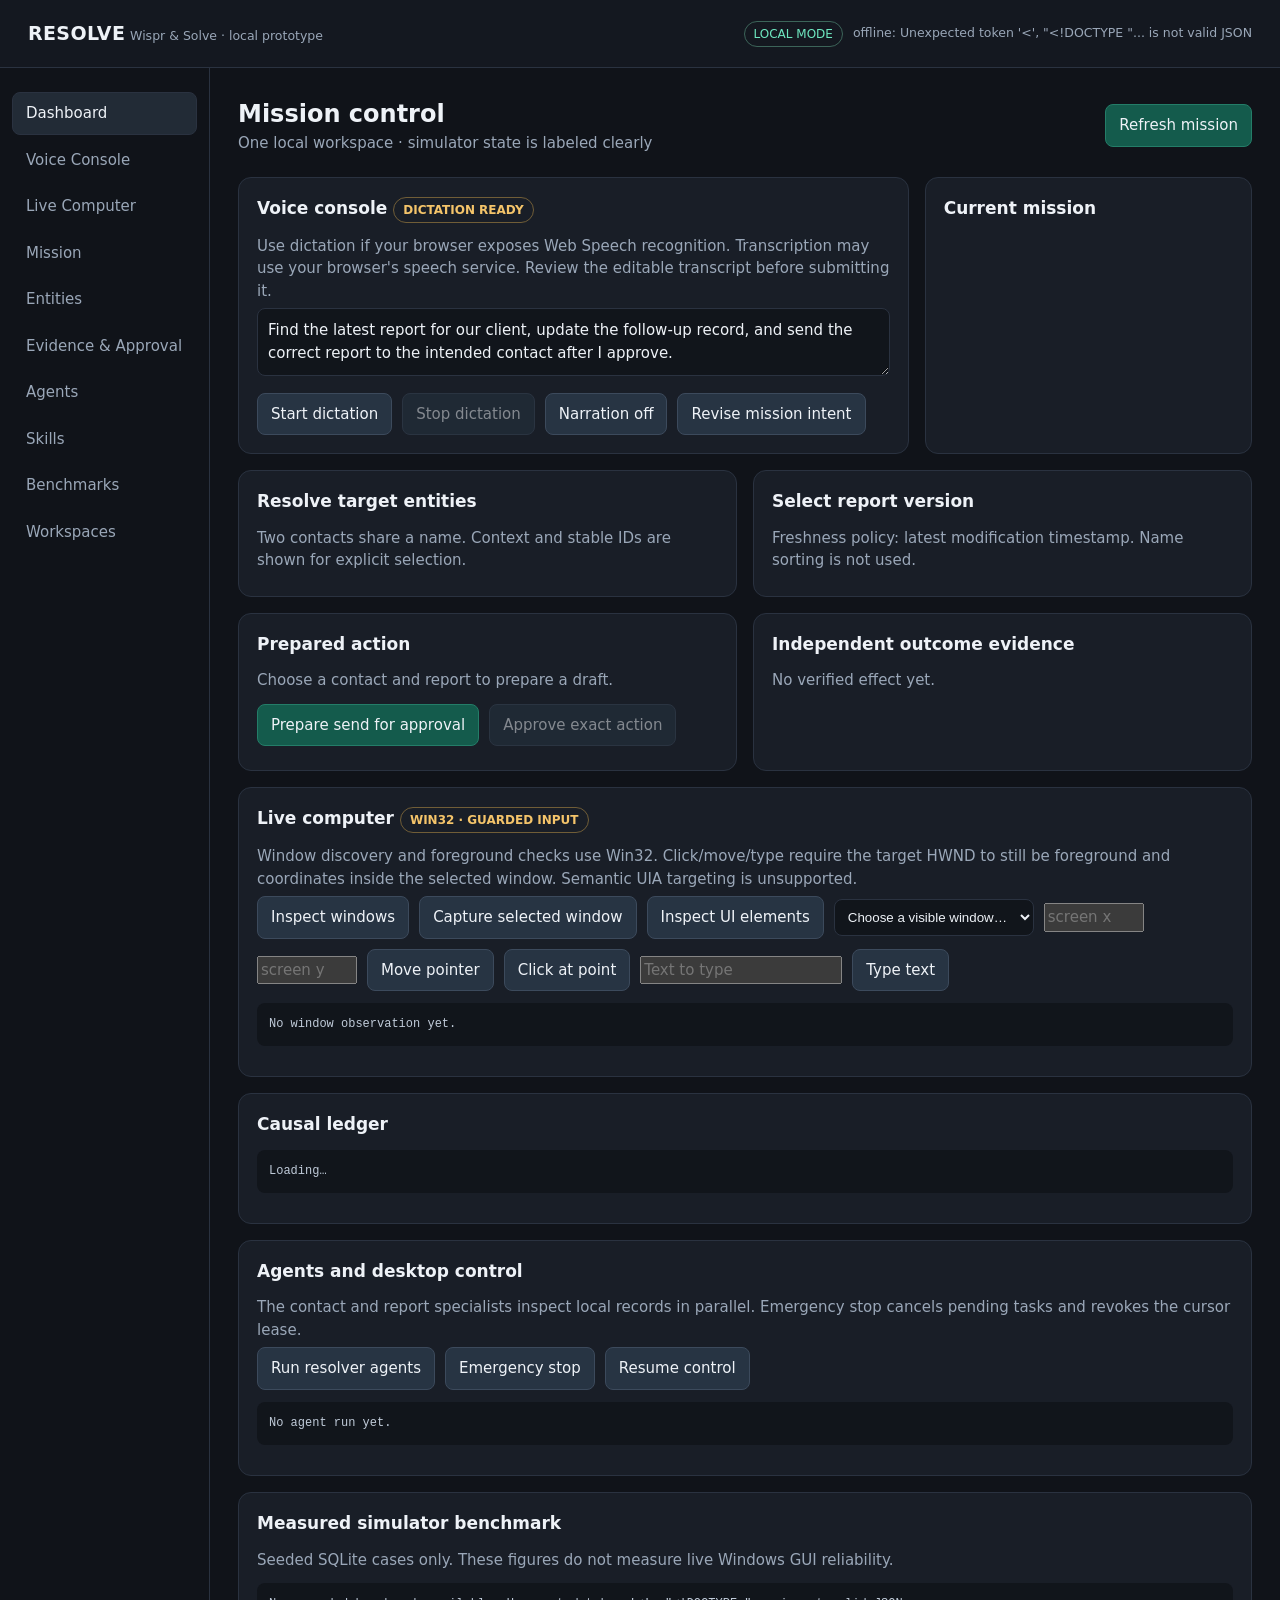
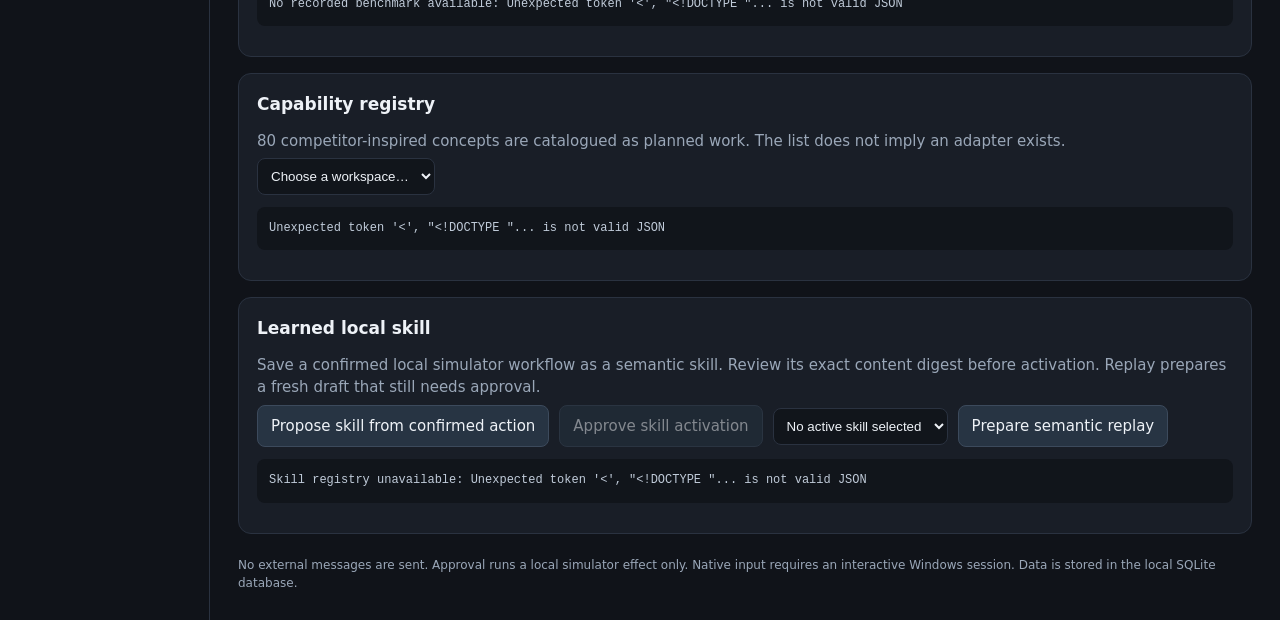
==== web/index.html @ 499dcd2b "Initial commit: RESOLVE - Wispr and Solve" ====
<!doctype html>
<html lang="en">
<head>
<meta charset="utf-8"><meta name="viewport" content="width=device-width,initial-scale=1"><title>RESOLVE — Wispr & Solve</title>
<style>
:root{color-scheme:dark;--bg:#101319;--panel:#191e27;--line:#2a3240;--text:#eef2f7;--muted:#9aa7b8;--accent:#6ee7c0;--amber:#f4c46a;--red:#f38c8c}*{box-sizing:border-box}body{margin:0;background:var(--bg);color:var(--text);font:15px/1.5 "Segoe UI",system-ui,sans-serif}button,input,textarea{font:inherit}button{background:#273443;color:var(--text);border:1px solid #3c4a5c;border-radius:8px;padding:9px 13px;cursor:pointer}button:hover{border-color:var(--accent)}button.primary{background:#145b4c;border-color:#247d68}button:disabled{opacity:.5;cursor:not-allowed}header{height:68px;border-bottom:1px solid var(--line);display:flex;align-items:center;justify-content:space-between;padding:0 28px;background:#141820;position:sticky;top:0}header strong{font-size:19px;letter-spacing:.02em}header small,.muted{color:var(--muted)}.layout{display:grid;grid-template-columns:210px 1fr;min-height:calc(100vh - 68px)}nav{border-right:1px solid var(--line);padding:20px 12px}nav button{display:block;width:100%;text-align:left;margin:4px 0;background:transparent;border-color:transparent;color:var(--muted)}nav button.active{background:#222b36;color:var(--text);border-color:var(--line)}main{padding:28px;max-width:1400px;width:100%;margin:0 auto}.top{display:flex;align-items:center;justify-content:space-between;margin-bottom:22px}.grid{display:grid;grid-template-columns:repeat(12,1fr);gap:16px}.card{background:var(--panel);border:1px solid var(--line);border-radius:13px;padding:18px}.span8{grid-column:span 8}.span4{grid-column:span 4}.span6{grid-column:span 6}.span12{grid-column:span 12}h1{font-size:24px;margin:0}h2{font-size:17px;margin:0 0 12px}p{margin:.4em 0}.status{display:inline-flex;padding:3px 9px;border:1px solid #3c6459;border-radius:999px;color:var(--accent);font-size:12px}.status.warn{color:var(--amber);border-color:#705d37}.row{display:flex;gap:10px;align-items:center;flex-wrap:wrap}.stack{display:grid;gap:10px}.candidate{border:1px solid var(--line);border-radius:9px;padding:12px;display:flex;gap:12px;align-items:flex-start}.candidate input{margin-top:5px}.candidate.selected{border-color:var(--accent)}.candidate b{display:block}.candidate small{color:var(--muted)}.metric{font-size:26px;font-weight:650}.log{font:12px/1.6 ui-monospace,Consolas,monospace;background:#11151b;padding:12px;border-radius:8px;max-height:220px;overflow:auto;white-space:pre-wrap;color:#c0cbd9}.notice{color:var(--amber);padding:10px;border-left:3px solid var(--amber);background:#29251e}.success{color:var(--accent)}textarea{width:100%;min-height:68px;background:#11151b;color:var(--text);border:1px solid var(--line);border-radius:8px;padding:10px}select{background:#11151b;color:var(--text);border:1px solid var(--line);border-radius:8px;padding:9px}.hide{display:none}footer{color:var(--muted);font-size:12px;margin-top:22px}@media(max-width:850px){.layout{grid-template-columns:1fr}nav{display:flex;overflow:auto;border-right:0;border-bottom:1px solid var(--line);padding:8px}nav button{white-space:nowrap;width:auto}.span8,.span4,.span6{grid-column:span 12}main{padding:16px}header{padding:0 16px}}
</style></head>
<body><header><div><strong>RESOLVE</strong> <small>Wispr &amp; Solve · local prototype</small></div><div class="row"><span class="status">LOCAL MODE</span><small id="health">connecting…</small></div></header>
<div class="layout"><nav aria-label="Main navigation"><button class="active" data-target="dashboard">Dashboard</button><button data-target="voiceSection">Voice Console</button><button data-target="computerSection">Live Computer</button><button data-target="missionSection">Mission</button><button data-target="entitiesSection">Entities</button><button data-target="evidenceSection">Evidence &amp; Approval</button><button data-target="agentsSection">Agents</button><button data-target="skillsSection">Skills</button><button data-target="benchmarksSection">Benchmarks</button><button data-target="workspacesSection">Workspaces</button></nav>
<main id="dashboard"><div class="top"><div><h1>Mission control</h1><div class="muted">One local workspace · simulator state is labeled clearly</div></div><button class="primary" id="reload">Refresh mission</button></div>
<div class="grid">
<section class="card span8"><h2>Voice console <span class="status warn" id="voicebadge">TEXT INPUT</span></h2><p class="muted">Use dictation if your browser exposes Web Speech recognition. Transcription may use your browser's speech service. Review the editable transcript before submitting it.</p><textarea id="intent" aria-label="Editable mission intent">Find the latest report for our client, update the follow-up record, and send the correct report to the intended contact after I approve.</textarea><div class="row" style="margin-top:10px"><button id="voiceStart">Start dictation</button><button id="voiceStop" disabled>Stop dictation</button><button id="revise">Revise mission intent</button><span id="revmsg" class="muted" aria-live="polite"></span></div></section>
<section class="card span4"><h2>Current mission</h2><div id="mission"></div></section>
<section class="card span6"><h2>Resolve target entities</h2><p class="muted">Two contacts share a name. Context and stable IDs are shown for explicit selection.</p><div id="contacts" class="stack"></div></section>
<section class="card span6"><h2>Select report version</h2><p class="muted">Freshness policy: latest modification timestamp. Name sorting is not used.</p><div id="reports" class="stack"></div></section>
<section class="card span6"><h2>Prepared action</h2><div id="draftbox" class="muted">Choose a contact and report to prepare a draft.</div><div class="row" style="margin-top:12px"><button class="primary" id="draft">Prepare send for approval</button><button id="approve" disabled>Approve exact action</button></div><p id="actionmsg" class="muted"></p></section>
<section class="card span6"><h2>Independent outcome evidence</h2><div id="evidence" class="muted">No verified effect yet.</div></section>
<section class="card span12"><h2>Live computer <span class="status warn">WIN32 · GUARDED INPUT</span></h2><p class="muted">Window discovery and foreground checks use Win32. Click/move/type require the target HWND to still be foreground and coordinates inside the selected window. Semantic UIA targeting is unsupported.</p><div class="row"><button id="windows">Inspect windows</button><select id="hwnd"><option value="">Choose a visible window…</option></select><input id="px" placeholder="screen x" aria-label="Screen x coordinate" type="number" style="width:100px"><input id="py" placeholder="screen y" aria-label="Screen y coordinate" type="number" style="width:100px"><button id="move">Move pointer</button><button id="click">Click at point</button><input id="typevalue" placeholder="Text to type" aria-label="Text to type"><button id="type">Type text</button></div><pre class="log" id="winlog">No window observation yet.</pre></section>
<section class="card span12"><h2>Causal ledger</h2><pre class="log" id="ledger">Loading…</pre></section>
<section class="card span12"><h2>Agents and desktop control</h2><p class="muted">The contact and report specialists inspect local records in parallel. Emergency stop cancels pending tasks and revokes the cursor lease.</p><div class="row"><button id="discover">Run resolver agents</button><button id="estop">Emergency stop</button><button id="resume">Resume control</button></div><pre class="log" id="agentlog">No agent run yet.</pre></section>
<section class="card span12"><h2>Measured simulator benchmark</h2><p class="muted">Seeded SQLite cases only. These figures do not measure live Windows GUI reliability.</p><pre class="log" id="benchlog">Loading recorded result…</pre></section>
<section class="card span12"><h2>Capability registry</h2><p class="muted">80 competitor-inspired concepts are catalogued as planned work. The list does not imply an adapter exists.</p><div class="row"><select id="workspace" aria-label="Choose workspace"><option value="">Choose a workspace…</option></select><span id="workspaceCount" class="muted"></span></div><pre class="log" id="workspacelog">Choose a workspace to inspect planned concepts.</pre></section>
<section class="card span12"><h2>Learned local skill</h2><p class="muted">Save a confirmed local simulator workflow as a semantic skill. Review its exact content digest before activation. Replay prepares a fresh draft that still needs approval.</p><div class="row"><button id="skillPropose">Propose skill from confirmed action</button><button id="skillActivate" disabled>Approve skill activation</button><select id="skillList" aria-label="Active skill"><option value="">No active skill selected</option></select><button id="skillReplay">Prepare semantic replay</button></div><pre class="log" id="skilllog">No skill action yet.</pre></section>
</div><footer>No external messages are sent. Approval runs a local simulator effect only. Native input requires an interactive Windows session. Data is stored in the local SQLite database.</footer></main></div>
<script>
const $=s=>document.querySelector(s);let state=null,contactId=null,reportId=null,pending=null,sessionToken=null,windowSnapshot=null,initialIntentLoaded=false,lastConfirmedActionId=null,skillProposal=null;
const panelIds=['voiceSection','missionSection','entitiesSection','reportsSection','approvalSection','evidenceSection','computerSection','ledgerSection','agentsSection','benchmarksSection','workspacesSection','skillsSection'];document.querySelectorAll('.grid>.card').forEach((node,i)=>{if(panelIds[i])node.id=panelIds[i]});document.querySelectorAll('nav button[data-target]').forEach(button=>button.addEventListener('click',()=>{const target=document.getElementById(button.dataset.target);if(target)target.scrollIntoView({behavior:'smooth',block:'start'});document.querySelectorAll('nav button').forEach(b=>b.classList.toggle('active',b===button))}));
async function api(path,body){if(body&&!sessionToken){const session=await fetch('/api/session');if(!session.ok)throw Error('Could not establish local session');sessionToken=(await session.json()).token}const r=await fetch(path,body?{method:'POST',headers:{'Content-Type':'application/json','X-Resolve-Token':sessionToken},body:JSON.stringify(body)}:{});let d=await r.json();if(!r.ok)throw Error(d.error||r.statusText);return d}
function render(){if(!state)return;const m=state.missions.find(x=>x.mission_id==='mission_demo');$('#mission').innerHTML=`<div class="metric">${esc(m.status)}</div><p>Revision ${m.intent_revision}</p><p class="muted">${esc(m.goal)}</p><p><b>Current request:</b> ${esc(m.original_request)}</p><p class="muted">Approval required for simulated send</p>`;const entities=state.entities;renderChoices('#contacts',entities.filter(x=>x.kind==='contact'),'contact');renderChoices('#reports',entities.filter(x=>x.kind==='document'),'report');$('#ledger').textContent=state.events.slice(0,14).map(e=>`${e.at}  ${e.action_id||'mission'}  ${e.state}`).join('\n')||'No action events yet.';}
function renderChoices(sel,items,kind){$(sel).innerHTML=items.map(x=>`<label class="candidate ${((kind==='contact'?contactId:reportId)===x.entity_id)?'selected':''}"><input type="radio" name="${kind}" value="${esc(x.entity_id)}" ${((kind==='contact'?contactId:reportId)===x.entity_id)?'checked':''}><span><b>${esc(x.display_name)} · ${esc(x.version||x.kind)}</b><small>${esc(x.context||'')} · ID ${esc(x.stable_id||'unknown')} ${x.modified_at?'· modified '+esc(x.modified_at):''}</small></span></label>`).join('');$(sel).querySelectorAll('input').forEach(i=>i.onchange=()=>{if(kind==='contact')contactId=i.value;else reportId=i.value;render()})}
function esc(s){return String(s??'').replace(/[&<>"']/g,c=>({'&':'&amp;','<':'&lt;','>':'&gt;','"':'&quot;',"'":'&#39;'}[c]))}
async function refresh(){state=await api('/api/state');if(!initialIntentLoaded){$('#intent').value=state.missions.find(x=>x.mission_id==='mission_demo')?.original_request||'';initialIntentLoaded=true}lastConfirmedActionId=state.actions.find(x=>x.operation==='simulated_send_and_update_followup'&&x.status==='CONFIRMED')?.action_id||null;render();$('#health').textContent='healthy · '+new Date().toLocaleTimeString()}
$('#reload').onclick=async()=>{contactId=null;reportId=null;pending=null;$('#draftbox').textContent='Choose a contact and report to prepare a draft.';$('#approve').disabled=true;$('#evidence').textContent='No verified effect yet.';await refresh()};
$('#revise').onclick=async()=>{try{const m=state.missions.find(x=>x.mission_id==='mission_demo');const x=await api('/api/mission/revise',{mission_id:m.mission_id,expected_revision:m.intent_revision,original_request:$('#intent').value});$('#revmsg').textContent=`Saved revision ${x.intent_revision}; old actions are now stale.`;pending=null;$('#approve').disabled=true;await refresh()}catch(e){$('#revmsg').textContent=e.message}};
let recognition=null;const SpeechRecognition=window.SpeechRecognition||window.webkitSpeechRecognition;if(SpeechRecognition){recognition=new SpeechRecognition();recognition.continuous=true;recognition.interimResults=true;recognition.lang=navigator.language||'en-US';recognition.onstart=()=>{$('#voicebadge').textContent='LISTENING';$('#voiceStart').disabled=true;$('#voiceStop').disabled=false;$('#revmsg').textContent='Listening…'};recognition.onerror=e=>{$('#revmsg').textContent='Speech recognition error: '+e.error};recognition.onend=()=>{$('#voicebadge').textContent='DICTATION';$('#voiceStart').disabled=false;$('#voiceStop').disabled=true};recognition.onresult=e=>{let finalText='';let interim='';for(let i=e.resultIndex;i<e.results.length;i++){if(e.results[i].isFinal)finalText+=e.results[i][0].transcript;else interim+=e.results[i][0].transcript}if(finalText){const old=$('#intent').value.trim();$('#intent').value=(old?old+' ':'')+finalText.trim()}$('#revmsg').textContent=interim?'Hearing: '+interim:'Transcript ready for review.'};$('#voiceStart').onclick=()=>{try{$('#intent').value='';recognition.start()}catch(e){$('#revmsg').textContent=e.message}};$('#voiceStop').onclick=()=>recognition.stop()}else{$('#voiceStart').disabled=true;$('#voiceStop').disabled=true;$('#voicebadge').textContent='UNAVAILABLE';$('#revmsg').textContent='This browser does not expose Web Speech recognition; text entry remains available.'}
let narrationEnabled=false;function speak(message){if(!narrationEnabled||!window.speechSynthesis)return;window.speechSynthesis.cancel();const utterance=new SpeechSynthesisUtterance(message);utterance.rate=1;window.speechSynthesis.speak(utterance)}
const narrationButton=document.createElement('button');narrationButton.id='narration';narrationButton.textContent='Narration off';narrationButton.setAttribute('aria-label','Toggle spoken feedback');narrationButton.disabled=!window.speechSynthesis;narrationButton.onclick=()=>{narrationEnabled=!narrationEnabled;narrationButton.textContent=narrationEnabled?'Narration on':'Narration off';if(narrationEnabled)speak('Spoken feedback is on.');else window.speechSynthesis.cancel()};$('#voiceStop').after(narrationButton);
function handleVoiceCommand(phrase){const command=phrase.trim().toLowerCase().replace(/[.!?]+$/,'');if(command==='resolve stop'||command==='emergency stop'){$('#estop').click();return true}if(command==='resolve resume'){$('#resume').click();return true}if(command==='resolve discover'){$('#discover').click();return true}if(command==='resolve submit'){$('#revise').click();return true}if(command==='resolve prepare'){$('#draft').click();return true}if(command==='resolve approve simulated send'){if(pending)$('#approve').click();else $('#revmsg').textContent='No action is waiting for approval.';return true}if(command==='resolve choose northwind alex'){const matches=(state?.entities||[]).filter(e=>e.kind==='contact'&&e.display_name.toLowerCase().includes('alex')&&e.context==='Northwind account');if(matches.length===1){contactId=matches[0].entity_id;render();$('#revmsg').textContent='Northwind Alex selected.'}else $('#revmsg').textContent='Contact remains ambiguous.';return true}if(command==='resolve choose latest report'){const context=state?.missions?.find(m=>m.mission_id==='mission_demo')?.constraints?.client;const rows=(state?.entities||[]).filter(e=>e.kind==='document'&&e.context===context&&e.modified_at).sort((a,b)=>b.modified_at.localeCompare(a.modified_at));if(rows.length&&(!rows[1]||rows[0].modified_at!==rows[1].modified_at)){reportId=rows[0].entity_id;render();$('#revmsg').textContent='Latest report selected.'}else $('#revmsg').textContent='Report version remains ambiguous.';return true}return false}
if(recognition){const originalResult=recognition.onresult;recognition.onresult=e=>{let finalText='';for(let i=e.resultIndex;i<e.results.length;i++)if(e.results[i].isFinal)finalText+=e.results[i][0].transcript;if(finalText&&handleVoiceCommand(finalText))return;originalResult(e)}}
if(recognition)$('#voicebadge').textContent='DICTATION READY';
$('#draft').onclick=async()=>{try{if(!contactId||!reportId)throw Error('Select one contact and one report first.');pending=await api('/api/action/draft',{contact_id:contactId,report_id:reportId});$('#draftbox').innerHTML=`<p><b>${esc(pending.contact.display_name)}</b> (${esc(pending.contact.stable_id)})</p><p>Attachment: <b>${esc(pending.report.display_name)}</b> ${esc(pending.report.version)}</p><p>Action digest: <code>${pending.digest}</code></p><div class="notice">This exact operation is waiting for approval. Nothing has been sent.</div>`;$('#approve').disabled=false;$('#actionmsg').textContent='Approval is bound to this digest and mission revision.';await refresh()}catch(e){$('#actionmsg').textContent=e.message}};
$('#approve').onclick=async()=>{if(!pending)return;$('#approve').disabled=true;try{const r=await api('/api/action/approve-send',{action_id:pending.action.action_id,digest:pending.digest});$('#evidence').innerHTML=`<div class="metric ${r.verification.status==='CONFIRMED'?'success':''}">${r.verification.status}</div><p>Local simulator independently checked one matching outbox message and the follow-up record.</p><p>Recipient ID: <code>${esc(r.verification.evidence.recipient_id)}</code></p><p>Attachment ID: <code>${esc(r.verification.evidence.attachment_id)}</code></p><p>Message ID: <code>${esc(r.verification.evidence.message_id)}</code></p><p>Follow-up: <code>${esc(r.verification.evidence.followup_id)}</code> · ${esc(r.verification.evidence.followup_status)} · linked message ${esc(r.verification.evidence.followup_last_message_id)}</p><p class="muted">Evidence source: ${esc(r.verification.evidence.source)} · ${esc(r.verification.evidence.sent_at)}</p>`;pending=null;await refresh()}catch(e){$('#actionmsg').textContent=e.message;$('#approve').disabled=false}};
$('#windows').onclick=async()=>{try{const r=await api('/api/windows');windowSnapshot=r.windows.find(w=>w.foreground)?.snapshot_id||null;$('#hwnd').innerHTML='<option value="">Choose a visible window…</option>'+r.windows.map(w=>`<option value="${w.hwnd}" ${w.foreground?'selected':''}>${esc(w.title)} · PID ${w.pid}${w.foreground?' · foreground':''}</option>`).join('');$('#winlog').textContent=JSON.stringify(r,null,2)}catch(e){$('#winlog').textContent='Observation unavailable: '+e.message}};
async function winAction(kind){try{const hwnd=$('#hwnd').value;if(!hwnd)throw Error('Inspect and select a window first.');if(!windowSnapshot)throw Error('Inspect windows to obtain a fresh snapshot.');const mission=state.missions.find(x=>x.mission_id==='mission_demo');const payload={hwnd:Number(hwnd),snapshot_id:windowSnapshot,mission_id:mission.mission_id,intent_revision:mission.intent_revision};if(kind==='move'||kind==='click'){if(!$('#px').value||!$('#py').value)throw Error('Enter screen coordinates within the selected window.');payload.x=Number($('#px').value);payload.y=Number($('#py').value)}if(kind==='type'){payload.text=$('#typevalue').value;if(!payload.text)throw Error('Enter text to type.')}const r=await api('/api/windows/'+kind,payload);windowSnapshot=null;$('#winlog').textContent=JSON.stringify(r,null,2)+'\nRefresh window observation before the next input.';await refresh()}catch(e){windowSnapshot=null;$('#winlog').textContent='Action refused: '+e.message+' Refresh window observation before retrying.'}}
$('#move').onclick=()=>winAction('move');$('#click').onclick=()=>winAction('click');$('#type').onclick=()=>winAction('type');api('/api/health').then(()=>refresh()).catch(e=>$('#health').textContent='offline: '+e.message);
$('#discover').onclick=async()=>{try{$('#agentlog').textContent='Running contact and report specialists…';const r=await api('/api/agents/discover',{mission_id:'mission_demo'});$('#agentlog').textContent=JSON.stringify(r,null,2);await refresh()}catch(e){$('#agentlog').textContent='Agent run failed: '+e.message}};
$('#estop').onclick=async()=>{try{const r=await api('/api/emergency-stop',{});windowSnapshot=null;$('#agentlog').textContent=JSON.stringify(r,null,2)}catch(e){$('#agentlog').textContent=e.message}};
$('#resume').onclick=async()=>{try{const r=await api('/api/resume',{});$('#agentlog').textContent=JSON.stringify(r,null,2)}catch(e){$('#agentlog').textContent=e.message}};
api('/api/benchmark').then(r=>{$('#benchlog').textContent=`Seed ${r.seeds.join(', ')} · ${r.sample_size} cases · ${r.method}\n\n`+Object.entries(r.modes).map(([name,m])=>`${name}: correct ${Math.round(m.objective_accuracy*m.n)}/${m.n}, wrong target ${Math.round(m.wrong_target_rate*m.n)}/${m.n}, false success ${Math.round(m.false_success_rate*m.n)}/${m.n}, duplicate effects ${Math.round(m.duplicate_effect_rate*m.n)}/${m.n}`).join('\n')}).catch(e=>{$('#benchlog').textContent='No recorded benchmark available: '+e.message});
api('/api/workspaces').then(r=>{$('#workspaceCount').textContent=`${r.total_concepts} planned concepts · ${r.workspaces.length} workspaces`;$('#workspace').innerHTML='<option value="">Choose a workspace…</option>'+r.workspaces.map(x=>`<option value="${esc(x.name)}">${esc(x.name)} (${x.planned_concepts})</option>`).join('')}).catch(e=>{$('#workspacelog').textContent=e.message});
$('#workspace').onchange=async()=>{const name=$('#workspace').value;if(!name){$('#workspacelog').textContent='Choose a workspace to inspect planned concepts.';return}try{const r=await api('/api/workspaces?workspace='+encodeURIComponent(name));$('#workspacelog').textContent=r.concepts.map(x=>`${x.name} · ${x.implementation_status} · ${x.source_reference}`).join('\n')}catch(e){$('#workspacelog').textContent=e.message}};
const oldRevise=$('#revise').onclick;$('#revise').onclick=async event=>{await oldRevise(event);const mission=state?.missions?.find(x=>x.mission_id==='mission_demo');if(mission&&$('#revmsg').textContent.startsWith('Saved revision'))speak('Mission revision '+mission.intent_revision+'. Status '+mission.status.toLowerCase().replaceAll('_',' ')+'.')};
const oldDraft=$('#draft').onclick;$('#draft').onclick=async event=>{pending=null;$('#approve').disabled=true;await oldDraft(event);if(pending)speak('Draft ready for '+pending.contact.display_name+', '+pending.contact.context+', with report '+pending.report.version+'. Say Resolve approve simulated send to approve this local simulator action.')};
const oldApprove=$('#approve').onclick;$('#approve').onclick=async event=>{await oldApprove(event);const status=$('#evidence .metric')?.textContent;if(status)speak('Local simulator effect '+status.toLowerCase()+'.')};
const oldDiscover=$('#discover').onclick;$('#discover').onclick=async event=>{await oldDiscover(event);if($('#agentlog').textContent.includes('SUCCEEDED')){const candidates=(state?.entities||[]).filter(e=>e.kind==='contact'&&e.display_name.toLowerCase().includes('alex'));speak('The contact and report agents finished. I found '+candidates.length+' Alex contacts: '+candidates.map(e=>e.context).join(' and ')+'. Say Resolve choose Northwind Alex to clarify the recipient.')}};
const oldStop=$('#estop').onclick;$('#estop').onclick=async event=>{window.speechSynthesis?.cancel();await oldStop(event)};
['#contacts','#reports'].forEach(selector=>$(selector).addEventListener('change',()=>{pending=null;$('#approve').disabled=true;$('#draftbox').textContent='Selection changed. Prepare a new draft before approval.'}));
const captureButton=document.createElement('button');captureButton.id='capture';captureButton.textContent='Capture selected window';$('#windows').after(captureButton);const frame=document.createElement('img');frame.id='frame';frame.alt='Actual captured pixels from the selected foreground window';frame.style.cssText='display:none;max-width:100%;max-height:420px;border:1px solid #3c4a5c;border-radius:8px;margin-top:12px';$('#winlog').after(frame);let frameUrl=null;
captureButton.onclick=async()=>{try{const hwnd=$('#hwnd').value;if(!hwnd||!windowSnapshot)throw Error('Inspect and select a fresh foreground window first.');const mission=state.missions.find(x=>x.mission_id==='mission_demo');const capture=await api('/api/windows/capture',{mission_id:mission.mission_id,intent_revision:mission.intent_revision,hwnd:Number(hwnd),snapshot_id:windowSnapshot});const response=await fetch('/api/evidence/'+encodeURIComponent(capture.image_name),{headers:{'X-Resolve-Token':sessionToken}});if(!response.ok)throw Error('Could not load captured evidence');if(frameUrl)URL.revokeObjectURL(frameUrl);frameUrl=URL.createObjectURL(await response.blob());frame.src=frameUrl;frame.style.display='block';$('#winlog').textContent=JSON.stringify(capture,null,2)}catch(e){$('#winlog').textContent='Capture unavailable: '+e.message}};
const uiaButton=document.createElement('button');uiaButton.id='uiaInspect';uiaButton.textContent='Inspect UI elements';captureButton.after(uiaButton);uiaButton.onclick=async()=>{try{const hwnd=$('#hwnd').value;if(!hwnd||!windowSnapshot)throw Error('Inspect and select a fresh foreground window first.');const mission=state.missions.find(x=>x.mission_id==='mission_demo');const tree=await api('/api/uia/inspect',{mission_id:mission.mission_id,intent_revision:mission.intent_revision,hwnd:Number(hwnd),snapshot_id:windowSnapshot});$('#winlog').textContent=JSON.stringify(tree,null,2)}catch(e){$('#winlog').textContent='UI Automation inspection unavailable: '+e.message}};
api('/api/uia/availability').then(r=>{uiaButton.title=r.available?'Read-only UI Automation inspection available':'Optional UI Automation: '+r.reason}).catch(()=>{});
async function loadSkills(){const listing=await api('/api/skills');const active=listing.skills.filter(x=>x.status==='ACTIVE');$('#skillList').innerHTML='<option value="">Choose active skill…</option>'+active.map(x=>`<option value="${esc(x.skill_id)}">${esc(x.spec.name)} · v${x.version}</option>`).join('');const proposal=listing.skills.find(x=>x.status==='PENDING_APPROVAL');if(proposal){skillProposal={skill:proposal.spec,review_digest:proposal.review_digest};$('#skillActivate').disabled=false;$('#skilllog').textContent='Review pending skill and digest before activation:\n'+JSON.stringify(skillProposal,null,2)}}
$('#skillPropose').onclick=async()=>{try{if(!lastConfirmedActionId)throw Error('Complete and verify a local simulator action first.');skillProposal=await api('/api/skills/propose',{action_id:lastConfirmedActionId});$('#skillActivate').disabled=false;$('#skilllog').textContent='Review this exact skill and digest before activation:\n'+JSON.stringify(skillProposal,null,2)}catch(e){$('#skilllog').textContent='Skill proposal refused: '+e.message}};
$('#skillActivate').onclick=async()=>{try{if(!skillProposal)throw Error('No skill proposal is ready.');const r=await api('/api/skills/activate',{skill_id:skillProposal.skill.skill_id,version:skillProposal.skill.version,review_digest:skillProposal.review_digest});$('#skilllog').textContent='Activated reviewed skill:\n'+JSON.stringify(r,null,2);skillProposal=null;$('#skillActivate').disabled=true;await loadSkills()}catch(e){$('#skilllog').textContent='Skill activation refused: '+e.message}};
$('#skillReplay').onclick=async()=>{try{const skillId=$('#skillList').value;if(!skillId)throw Error('Select an active skill.');if(!contactId)throw Error('Select the intended contact first.');const mission=state.missions.find(x=>x.mission_id==='mission_demo');const r=await api('/api/skills/replay',{skill_id:skillId,mission_id:mission.mission_id,expected_revision:mission.intent_revision,inputs:{context:mission.constraints.client,contact_id:contactId}});pending=r.draft;contactId=r.plan.contact.entity_id;reportId=r.plan.report.entity_id;render();$('#approve').disabled=false;$('#draftbox').innerHTML=`<p><b>${esc(pending.contact.display_name)}</b> · ${esc(pending.contact.stable_id)}</p><p>Current attachment: ${esc(pending.report.display_name)} · ${esc(pending.report.version)}</p><p>Action digest: <code>${esc(pending.digest)}</code></p><div class="notice">Skill replay prepared a new local draft. Approval is still required.</div>`;$('#skilllog').textContent=JSON.stringify(r.plan,null,2);await refresh()}catch(e){$('#skilllog').textContent='Skill replay refused: '+e.message}};
loadSkills().catch(e=>{$('#skilllog').textContent='Skill registry unavailable: '+e.message});
</script></body></html>
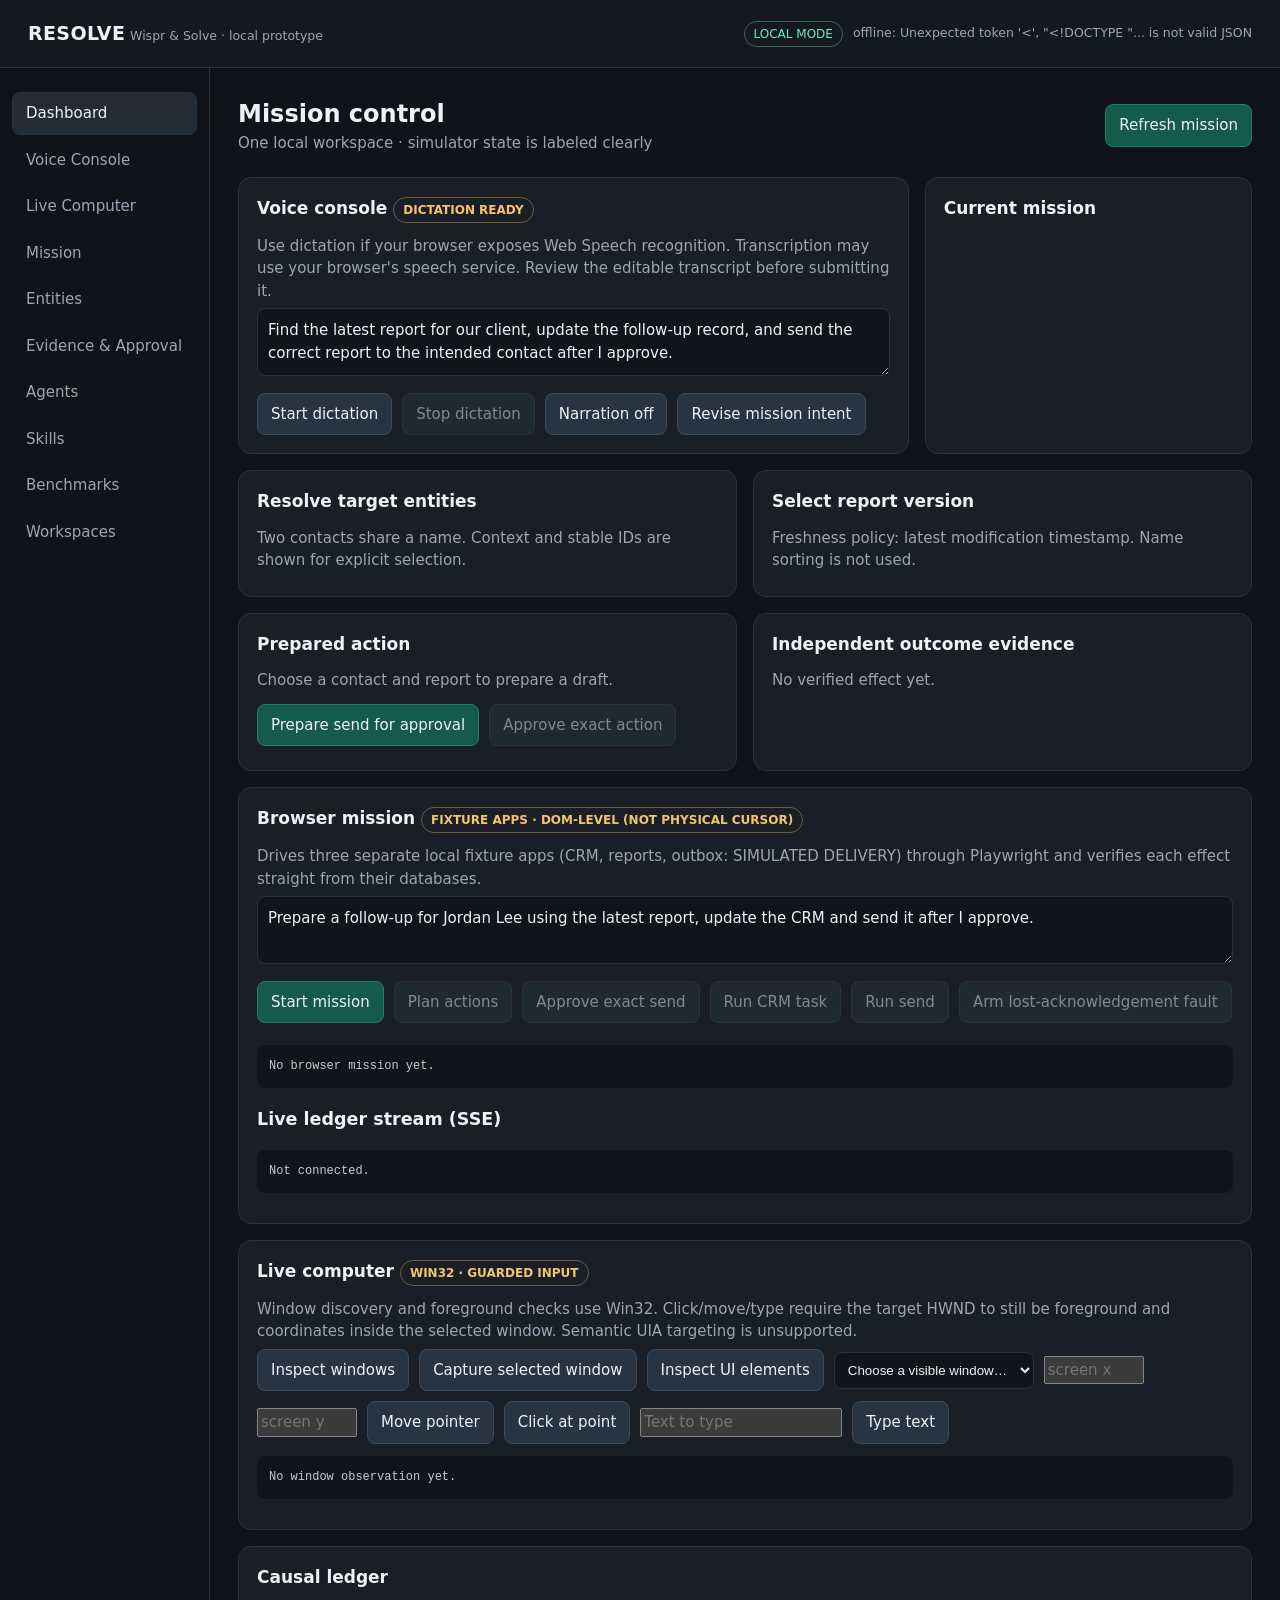
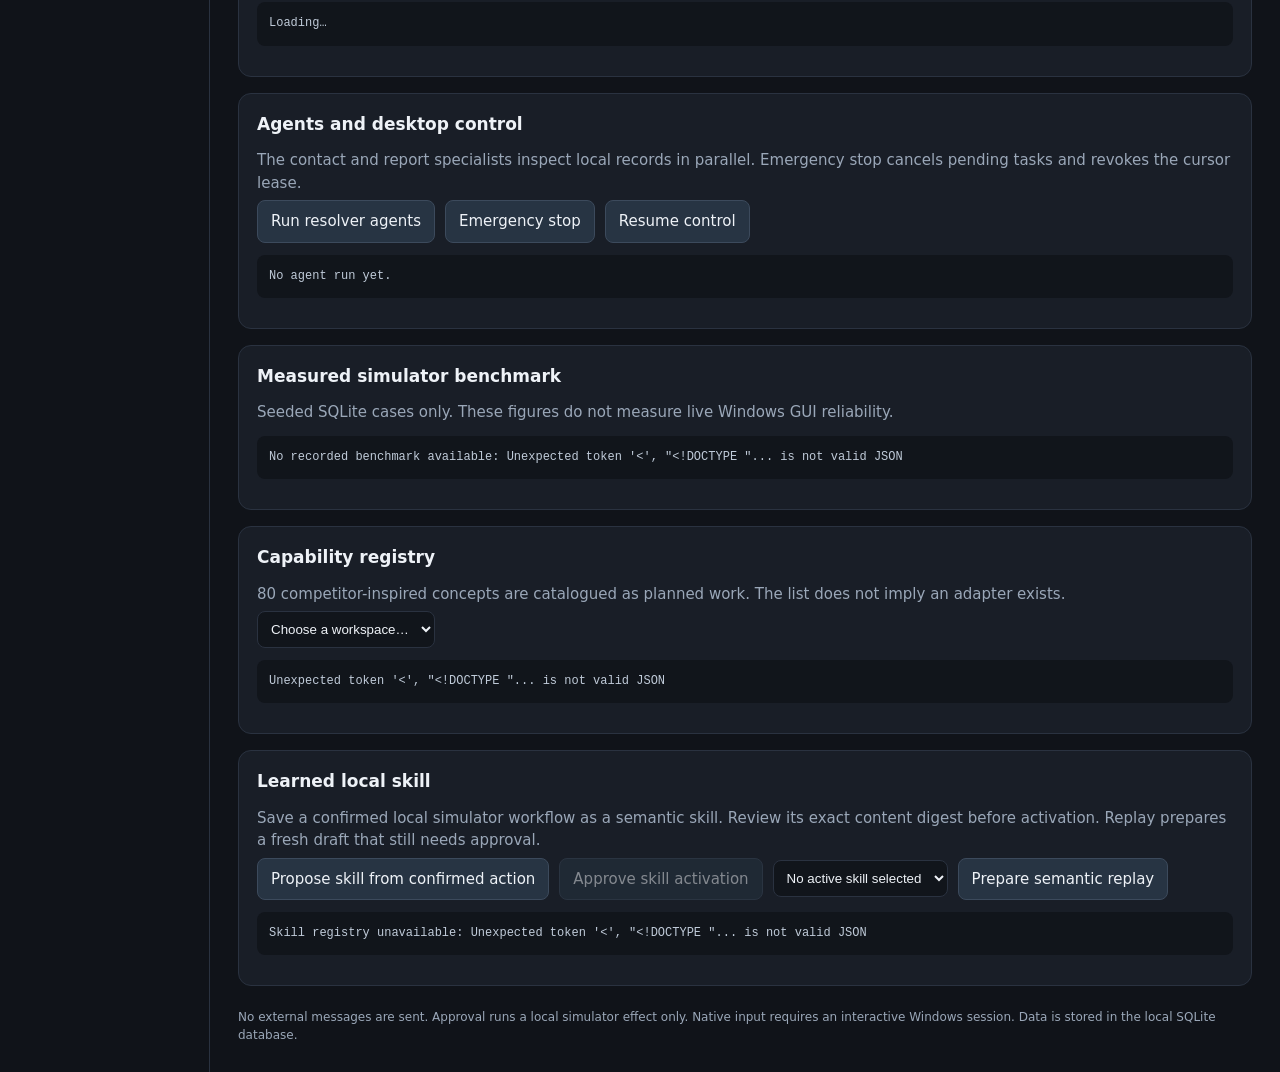
==== commit d7c66afb: "Add browser fixtures, IEEC web mission runner, SSE stream, G0-G5/G8 evidence Three separate stateful" ====
--- a/web/index.html
+++ b/web/index.html
@@ -15,6 +15,10 @@
 <section class="card span6"><h2>Select report version</h2><p class="muted">Freshness policy: latest modification timestamp. Name sorting is not used.</p><div id="reports" class="stack"></div></section>
 <section class="card span6"><h2>Prepared action</h2><div id="draftbox" class="muted">Choose a contact and report to prepare a draft.</div><div class="row" style="margin-top:12px"><button class="primary" id="draft">Prepare send for approval</button><button id="approve" disabled>Approve exact action</button></div><p id="actionmsg" class="muted"></p></section>
 <section class="card span6"><h2>Independent outcome evidence</h2><div id="evidence" class="muted">No verified effect yet.</div></section>
+<section class="card span12" id="webmission"><h2>Browser mission <span class="status warn" id="wmbadge">FIXTURE APPS · DOM-LEVEL (NOT PHYSICAL CURSOR)</span></h2><p class="muted">Drives three separate local fixture apps (CRM, reports, outbox: SIMULATED DELIVERY) through Playwright and verifies each effect straight from their databases.</p>
+<textarea id="wmcmd" aria-label="Browser mission command">Prepare a follow-up for Jordan Lee using the latest report, update the CRM and send it after I approve.</textarea>
+<div class="row" style="margin-top:10px"><button class="primary" id="wmstart">Start mission</button><button id="wmplan" disabled>Plan actions</button><button id="wmapprove" disabled>Approve exact send</button><button id="wmtask" disabled>Run CRM task</button><button id="wmsend" disabled>Run send</button><button id="wmfault" disabled>Arm lost-acknowledgement fault</button></div>
+<div id="wmcands" class="stack" style="margin-top:10px" aria-live="polite"></div><p id="wmmsg" class="muted" aria-live="polite"></p><pre class="log" id="wmstate">No browser mission yet.</pre><h3>Live ledger stream (SSE)</h3><pre class="log" id="wmstream">Not connected.</pre></section>
 <section class="card span12"><h2>Live computer <span class="status warn">WIN32 · GUARDED INPUT</span></h2><p class="muted">Window discovery and foreground checks use Win32. Click/move/type require the target HWND to still be foreground and coordinates inside the selected window. Semantic UIA targeting is unsupported.</p><div class="row"><button id="windows">Inspect windows</button><select id="hwnd"><option value="">Choose a visible window…</option></select><input id="px" placeholder="screen x" aria-label="Screen x coordinate" type="number" style="width:100px"><input id="py" placeholder="screen y" aria-label="Screen y coordinate" type="number" style="width:100px"><button id="move">Move pointer</button><button id="click">Click at point</button><input id="typevalue" placeholder="Text to type" aria-label="Text to type"><button id="type">Type text</button></div><pre class="log" id="winlog">No window observation yet.</pre></section>
 <section class="card span12"><h2>Causal ledger</h2><pre class="log" id="ledger">Loading…</pre></section>
 <section class="card span12"><h2>Agents and desktop control</h2><p class="muted">The contact and report specialists inspect local records in parallel. Emergency stop cancels pending tasks and revokes the cursor lease.</p><div class="row"><button id="discover">Run resolver agents</button><button id="estop">Emergency stop</button><button id="resume">Resume control</button></div><pre class="log" id="agentlog">No agent run yet.</pre></section>
@@ -64,4 +68,21 @@
 $('#skillActivate').onclick=async()=>{try{if(!skillProposal)throw Error('No skill proposal is ready.');const r=await api('/api/skills/activate',{skill_id:skillProposal.skill.skill_id,version:skillProposal.skill.version,review_digest:skillProposal.review_digest});$('#skilllog').textContent='Activated reviewed skill:\n'+JSON.stringify(r,null,2);skillProposal=null;$('#skillActivate').disabled=true;await loadSkills()}catch(e){$('#skilllog').textContent='Skill activation refused: '+e.message}};
 $('#skillReplay').onclick=async()=>{try{const skillId=$('#skillList').value;if(!skillId)throw Error('Select an active skill.');if(!contactId)throw Error('Select the intended contact first.');const mission=state.missions.find(x=>x.mission_id==='mission_demo');const r=await api('/api/skills/replay',{skill_id:skillId,mission_id:mission.mission_id,expected_revision:mission.intent_revision,inputs:{context:mission.constraints.client,contact_id:contactId}});pending=r.draft;contactId=r.plan.contact.entity_id;reportId=r.plan.report.entity_id;render();$('#approve').disabled=false;$('#draftbox').innerHTML=`<p><b>${esc(pending.contact.display_name)}</b> · ${esc(pending.contact.stable_id)}</p><p>Current attachment: ${esc(pending.report.display_name)} · ${esc(pending.report.version)}</p><p>Action digest: <code>${esc(pending.digest)}</code></p><div class="notice">Skill replay prepared a new local draft. Approval is still required.</div>`;$('#skilllog').textContent=JSON.stringify(r.plan,null,2);await refresh()}catch(e){$('#skilllog').textContent='Skill replay refused: '+e.message}};
 loadSkills().catch(e=>{$('#skilllog').textContent='Skill registry unavailable: '+e.message});
+
+(function(){const $=id=>document.getElementById(id);let mid=null,plan=null,es=null;try{mid=localStorage.getItem('wm_mid')}catch(e){}
+const show=m=>{$('wmstate').textContent=JSON.stringify({status:m.status,revision:m.intent_revision,binding:m.binding,report:m.report&&{id:m.report.id,version:m.report.version,sha256:m.report.sha256.slice(0,12)},actions:(m.actions_detail||[]).map(a=>({op:a.operation,status:a.status,verification:a.verification&&a.verification.status}))},null,2);
+ $('wmcands').innerHTML='';if(m.status==='NEEDS_CLARIFICATION'){m.candidates.forEach(c=>{const b=document.createElement('button');b.textContent='Choose '+c.id+' · '+c.email+' ('+c.org+'/'+c.dept+')';b.onclick=()=>step(()=>api('/api/web/missions/'+mid+'/bind',{contact_id:c.id,revision:m.intent_revision}));$('wmcands').appendChild(b)});$('wmmsg').textContent=m.ambiguity_reason}
+ const acts=m.actions_detail||[],task=acts.find(a=>a.operation==='crm_create_task'),send=acts.find(a=>a.operation==='outbox_send');
+ $('wmplan').disabled=!m.binding||acts.length>0&&!send||(send&&send.status==='CONFIRMED');$('wmapprove').disabled=!(send&&send.status==='NEEDS_APPROVAL');$('wmtask').disabled=!(task&&task.status==='BOUND');$('wmsend').disabled=!(send&&send.status==='AUTHORIZED');$('wmfault').disabled=!mid;};
+async function refresh(){if(!mid)return;const m=await api('/api/web/missions/'+mid);show(m);return m}
+async function step(f){try{$('wmmsg').textContent='Working…';const r=await f();await refresh();$('wmmsg').textContent=r&&r.status?'Result: '+r.status:'Done'}catch(e){$('wmmsg').textContent='Refused: '+e.message;await refresh().catch(()=>{})}}
+function connect(){if(es)es.close();es=new EventSource('/api/stream?after=0&max_s=3600');es.onopen=()=>{$('wmstream').textContent=''};es.onerror=()=>{$('wmstream').textContent+='\n[stream disconnected]'};
+ es.onmessage=()=>{};['proposed','bound','needs_approval','authorized','ready','dispatching','dispatched','observing','confirmed','failed','uncertain','wrong_target','superseded'].forEach(k=>es.addEventListener('action.'+k,ev=>{const d=JSON.parse(ev.data);$('wmstream').textContent+='#'+d.seq+' '+d.state+' '+d.action_id+'\n'}))}
+$('wmstart').onclick=()=>step(async()=>{await api('/api/web/world',{});const m=await api('/api/web/missions',{command:$('wmcmd').value});mid=m.mission_id;try{localStorage.setItem('wm_mid',mid)}catch(e){}connect();return m});
+$('wmplan').onclick=()=>step(async()=>{plan=await api('/api/web/missions/'+mid+'/plan',{});$('wmmsg').textContent='Approval digest '+plan.approval_digest.slice(0,16)+'…';return plan});
+$('wmapprove').onclick=()=>step(async()=>{const m=await api('/api/web/missions/'+mid);const send=m.actions_detail.find(a=>a.operation==='outbox_send');const d=plan&&plan.send_action===send.action_id?plan.approval_digest:null;if(!d)throw Error('plan again in this session to see the exact digest');return api('/api/web/actions/'+send.action_id+'/approve',{digest:d})});
+$('wmtask').onclick=()=>step(async()=>{const m=await api('/api/web/missions/'+mid);return api('/api/web/actions/'+m.actions_detail.find(a=>a.operation==='crm_create_task').action_id+'/run',{})});
+$('wmsend').onclick=()=>step(async()=>{const m=await api('/api/web/missions/'+mid);return api('/api/web/actions/'+m.actions_detail.find(a=>a.operation==='outbox_send').action_id+'/run',{})});
+$('wmfault').onclick=()=>step(()=>api('/api/web/faults',{app:'outbox',name:'drop_ack'}));
+if(mid){api('/api/web/missions/'+mid).then(m=>{show(m);connect()}).catch(()=>{})}})();
 </script></body></html>
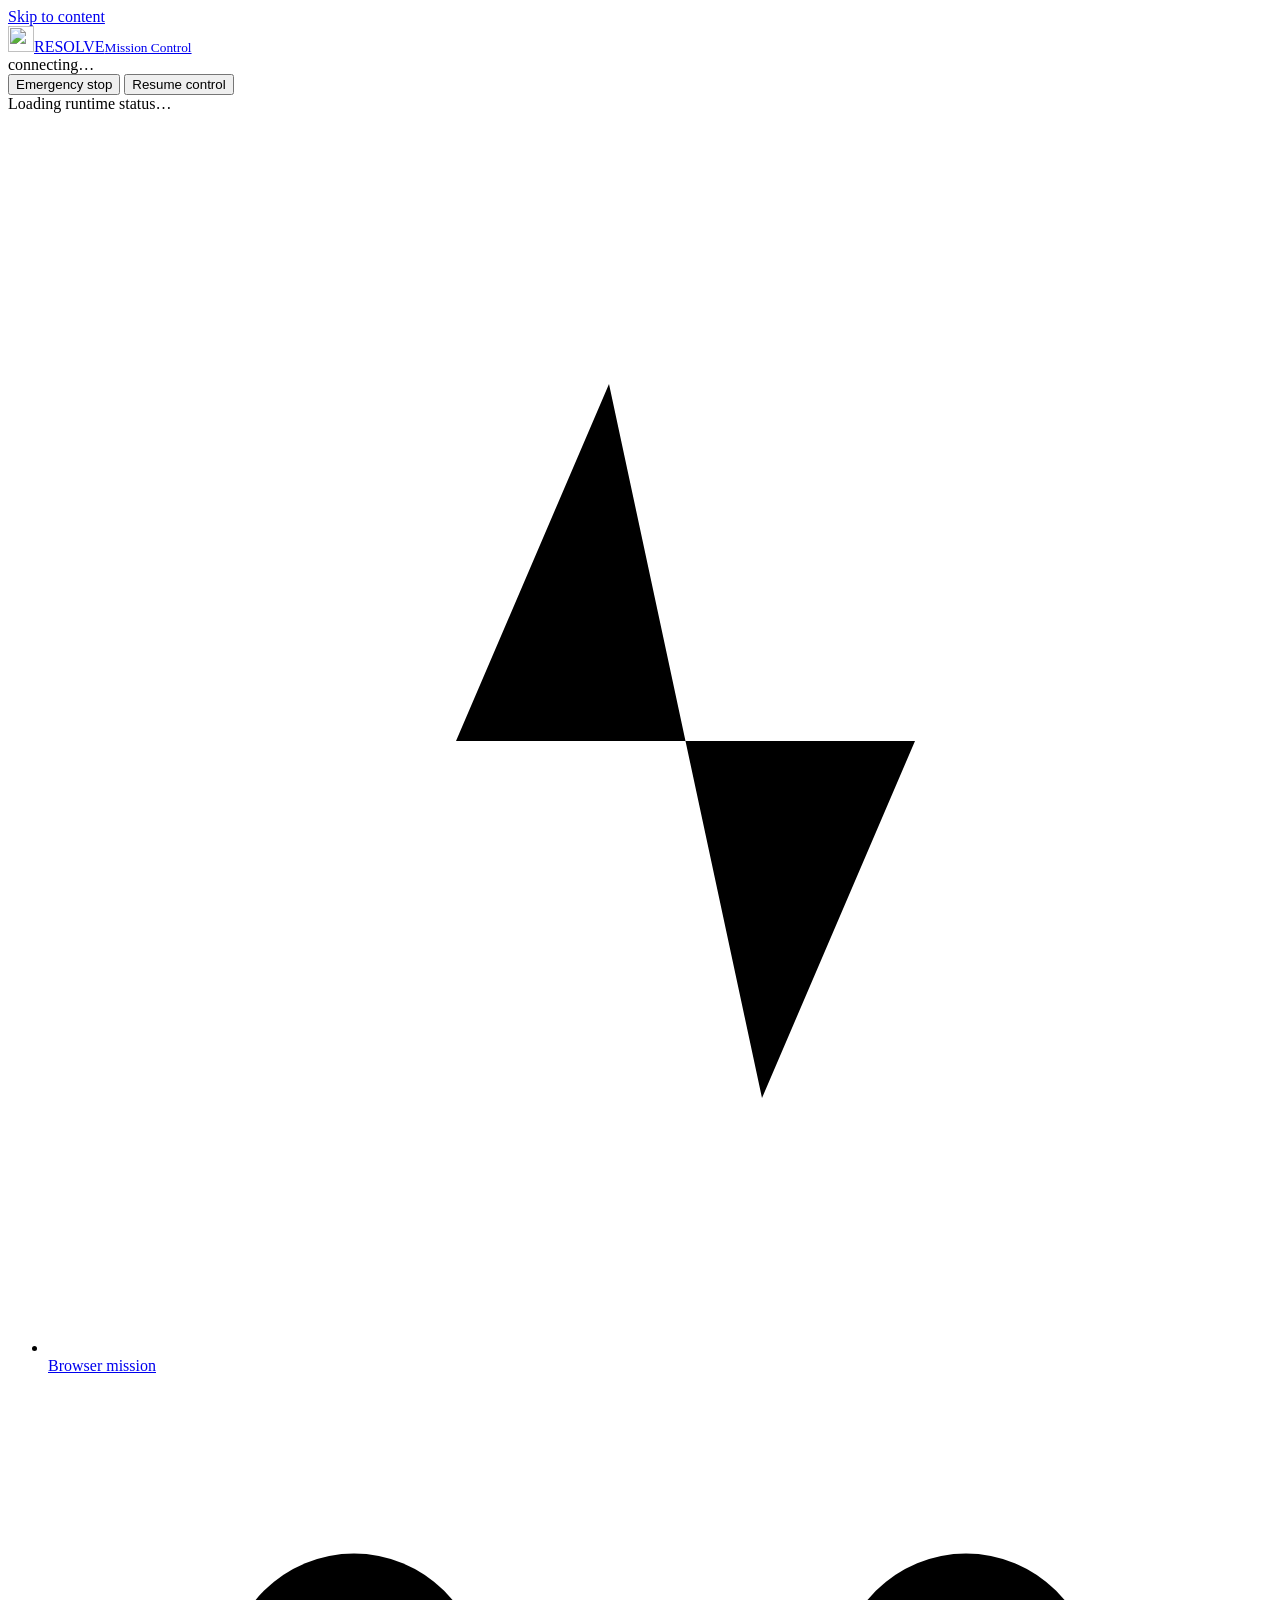
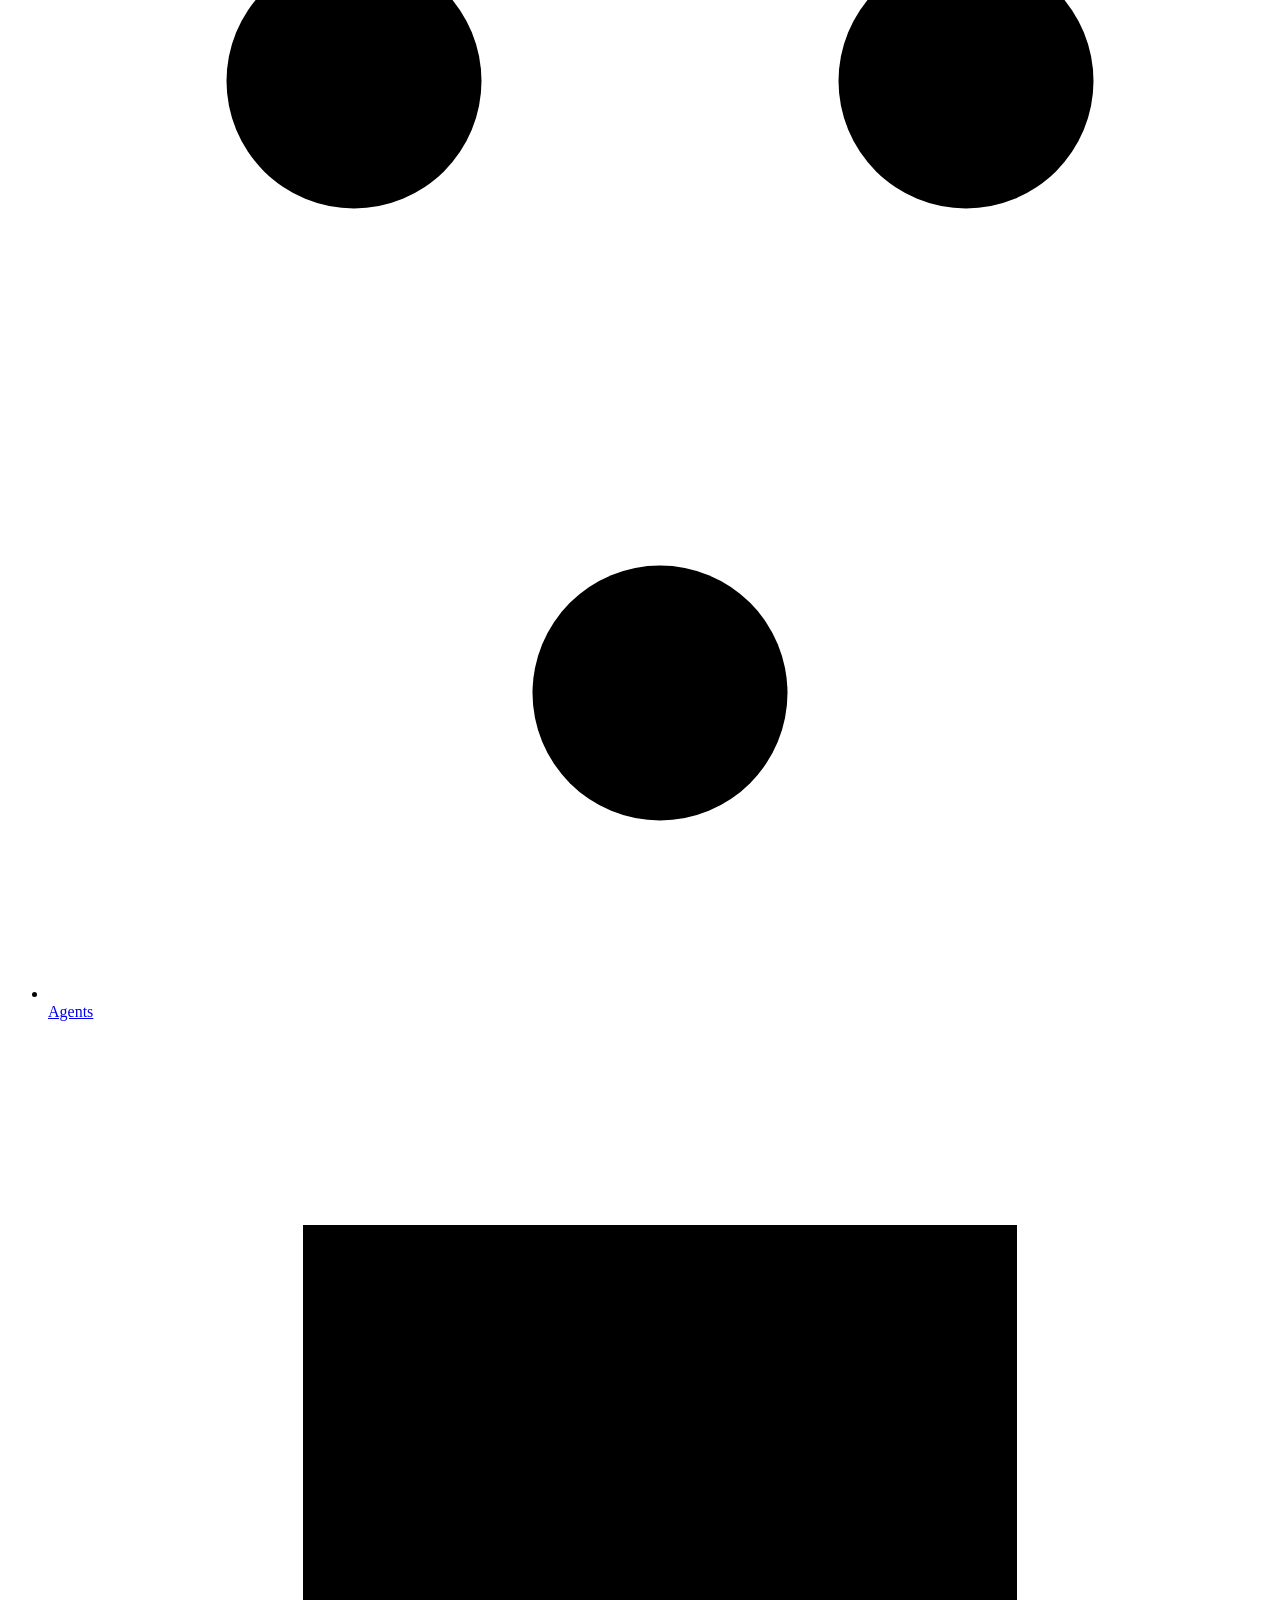
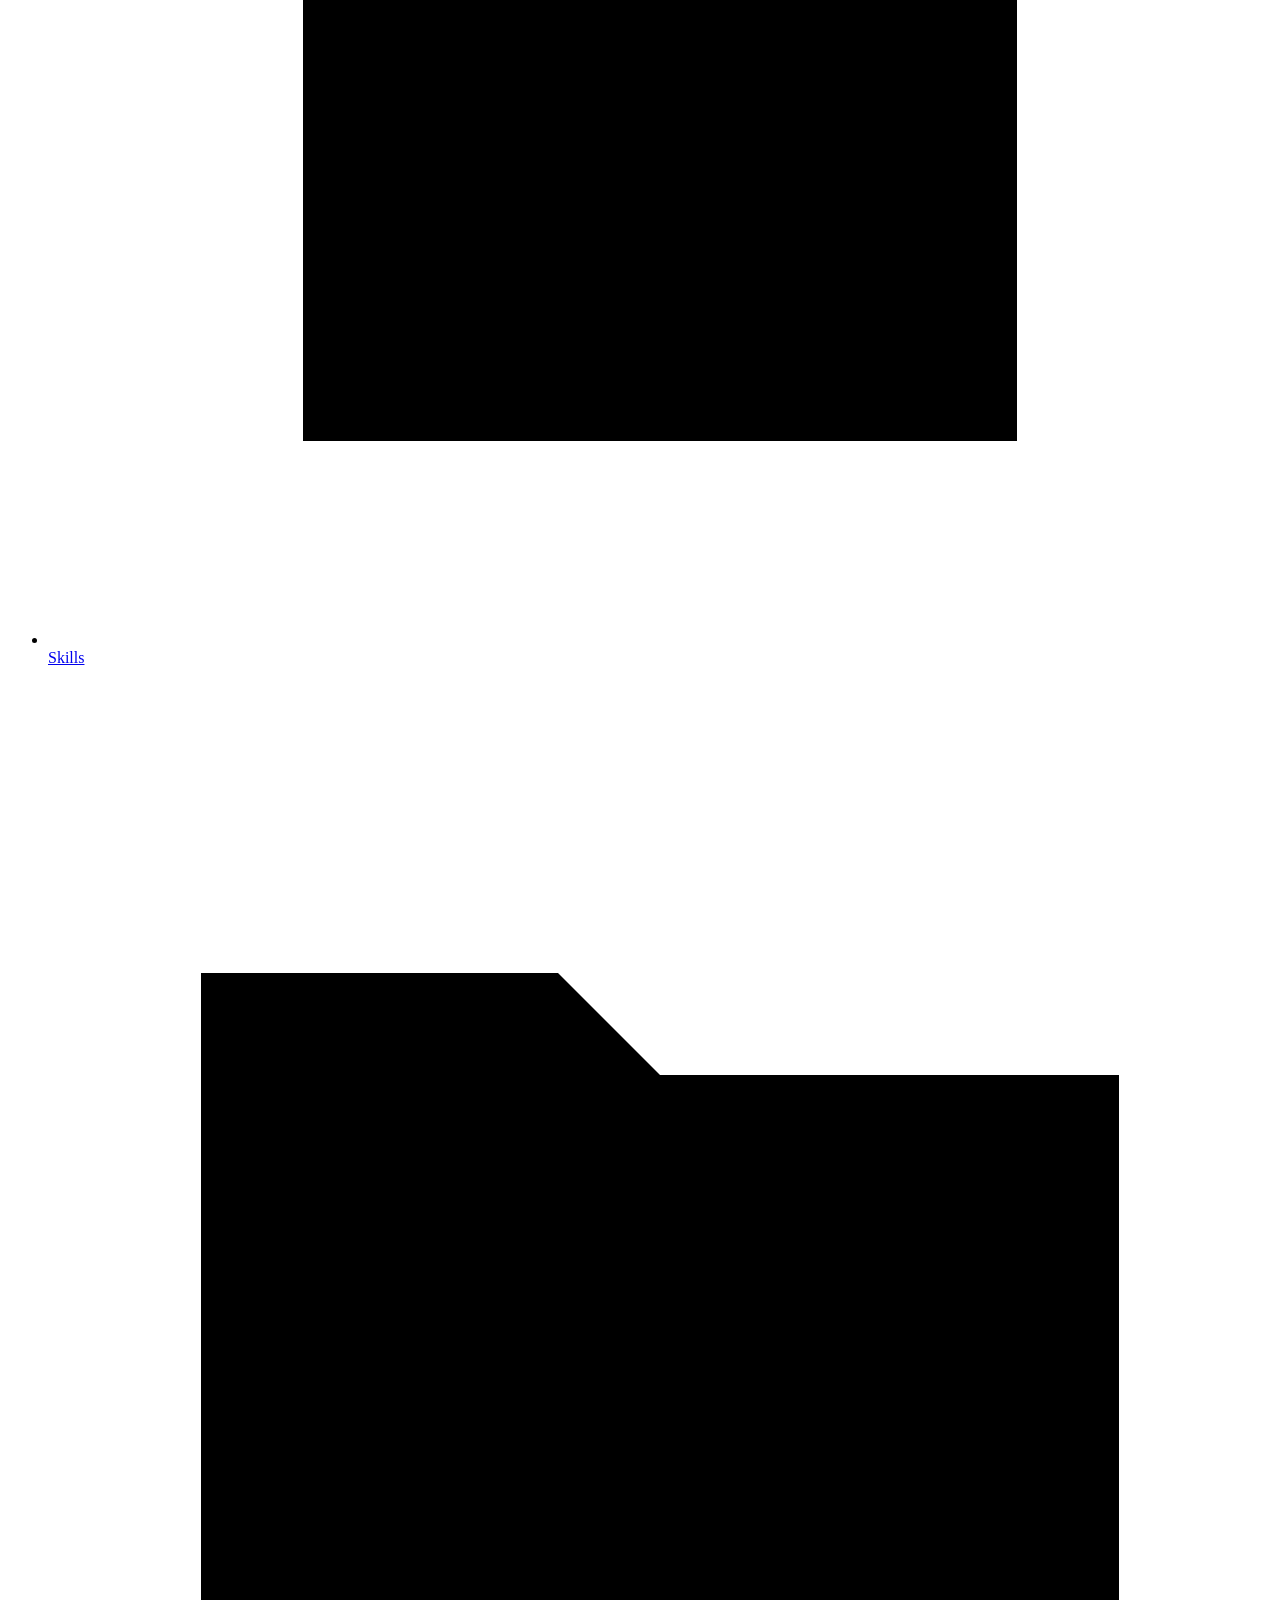
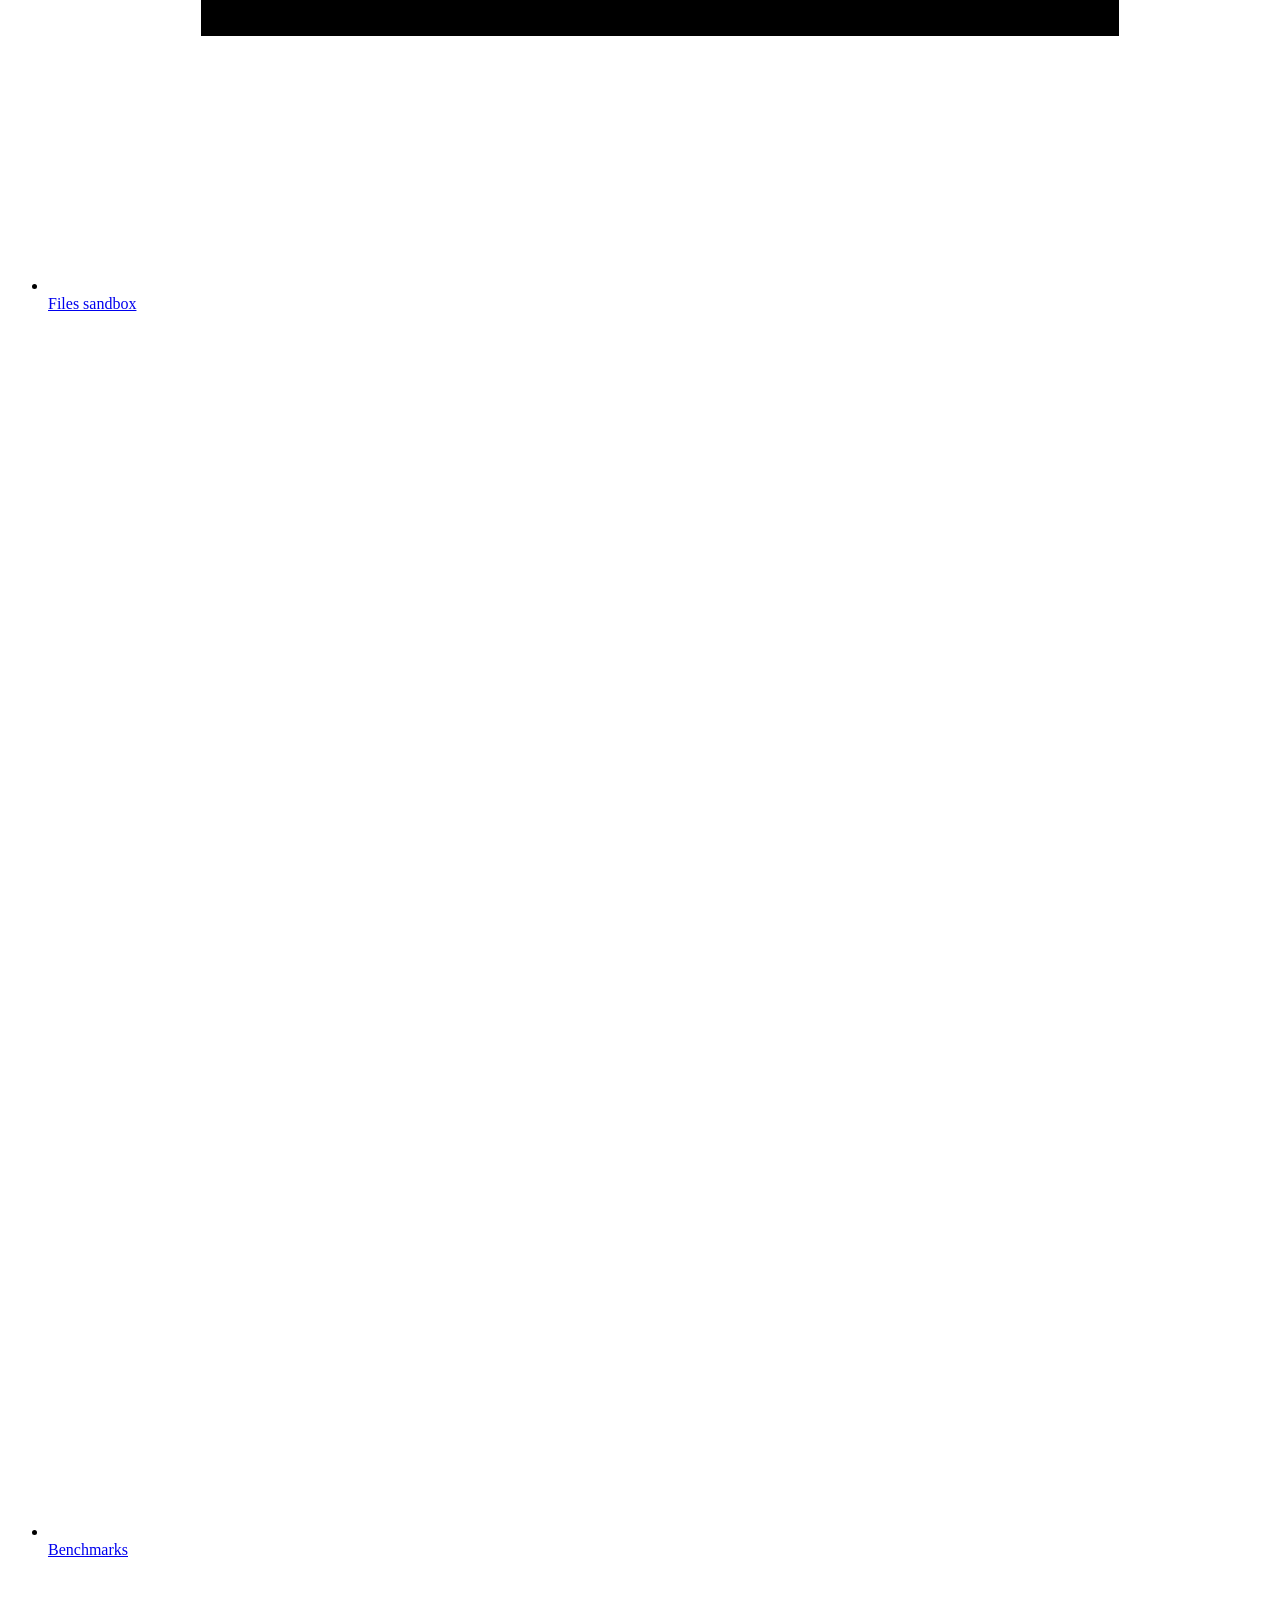
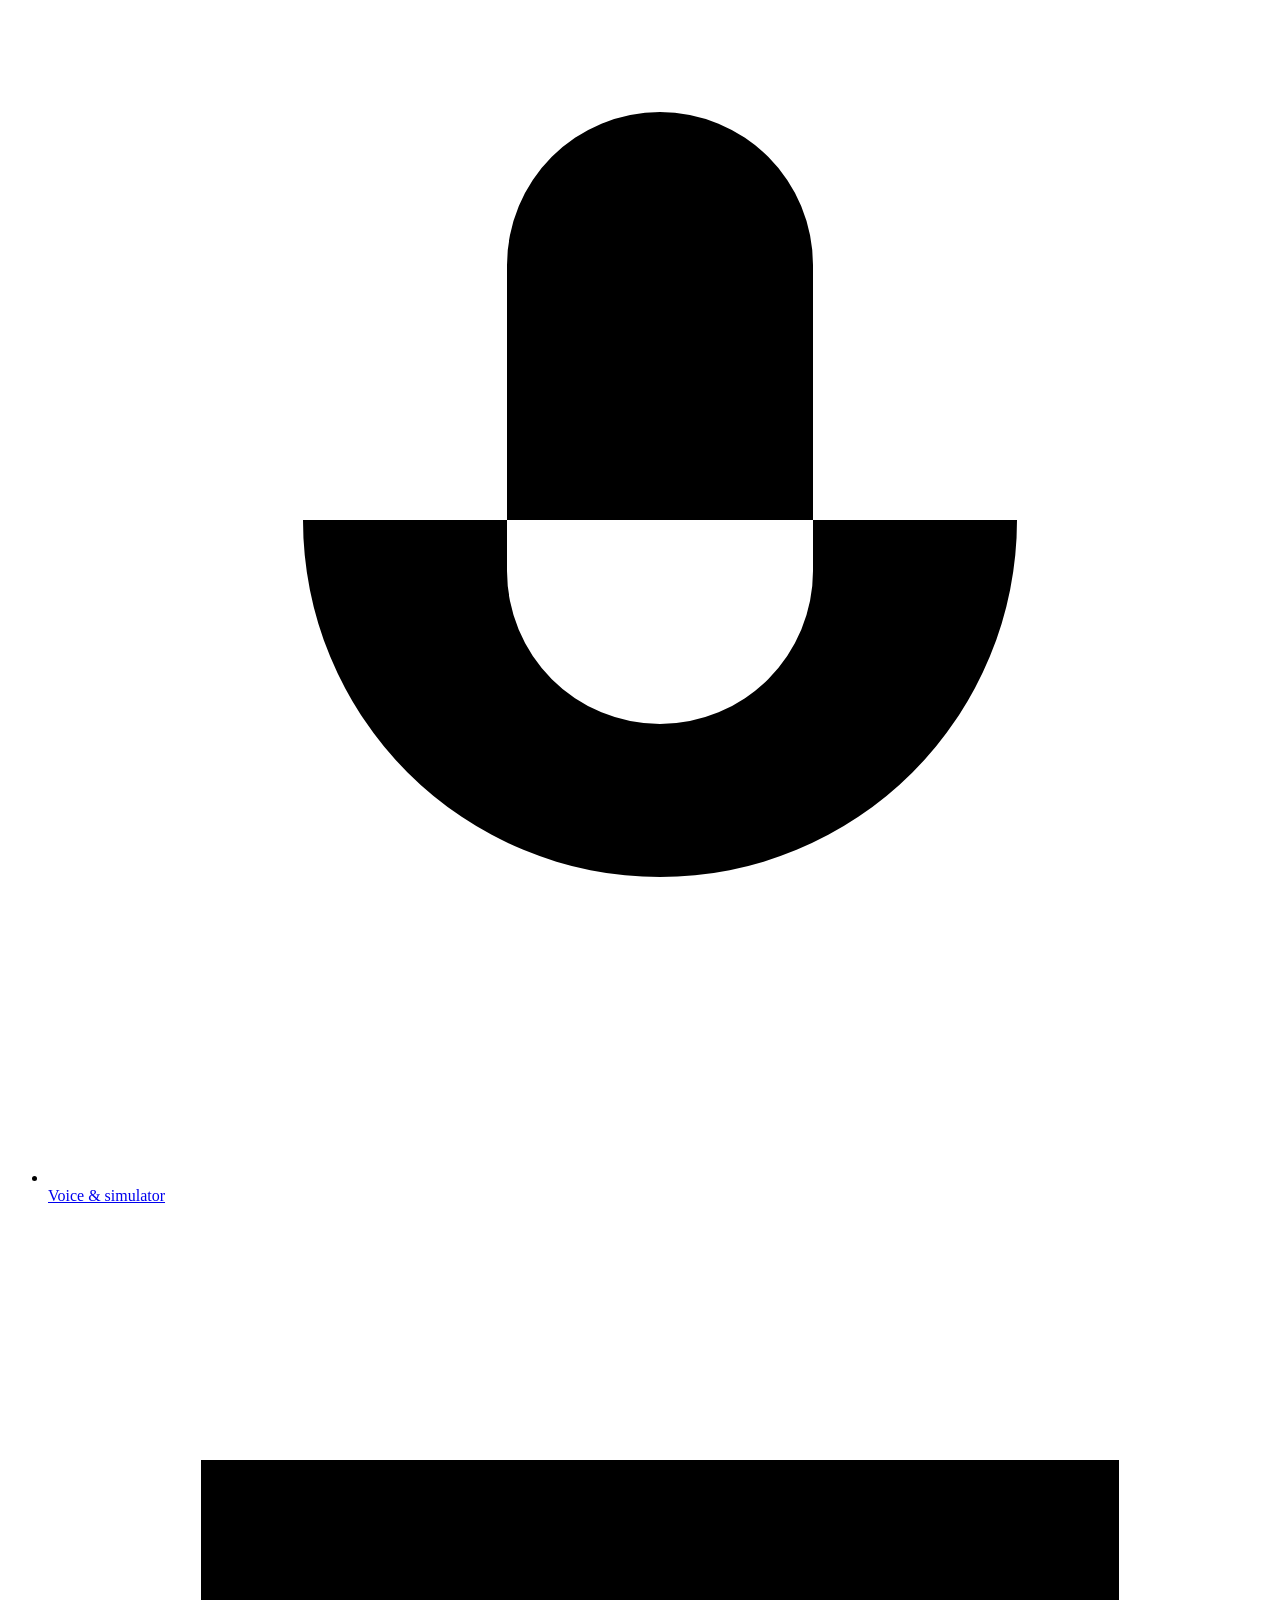
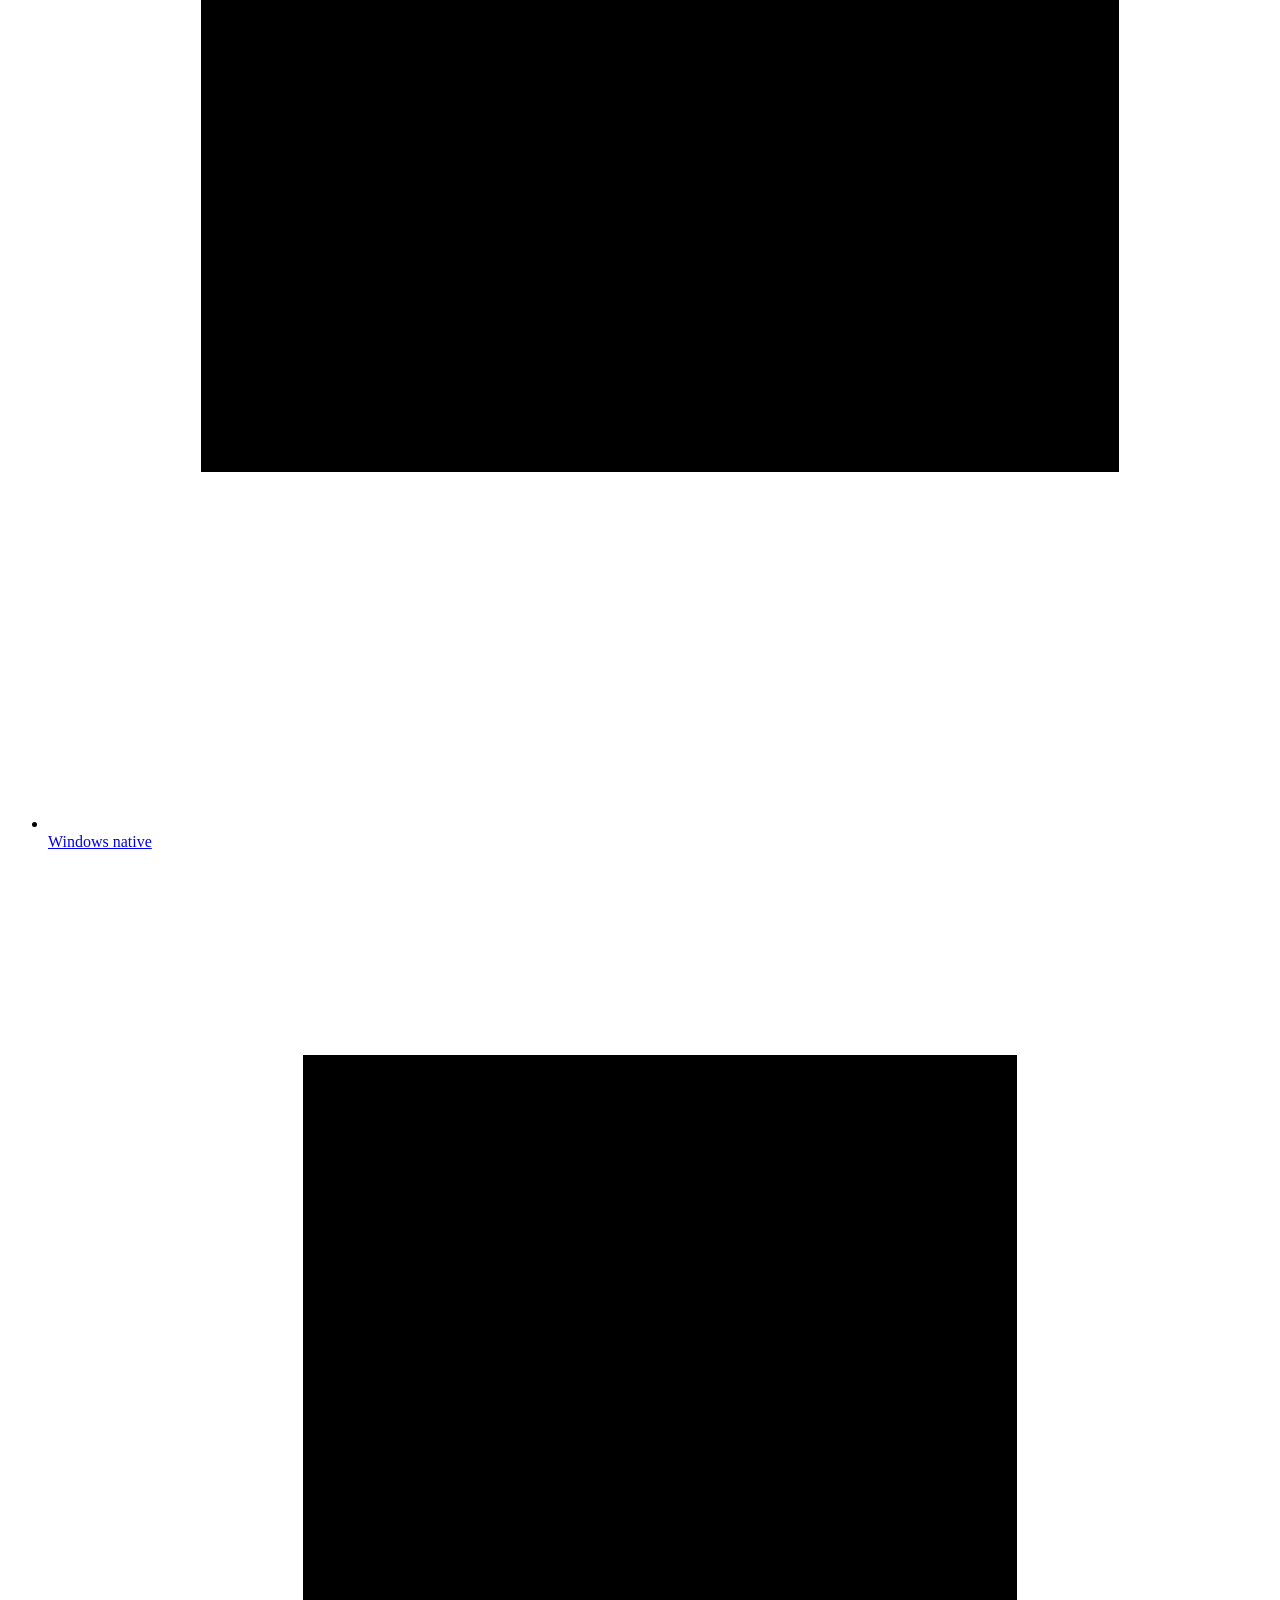
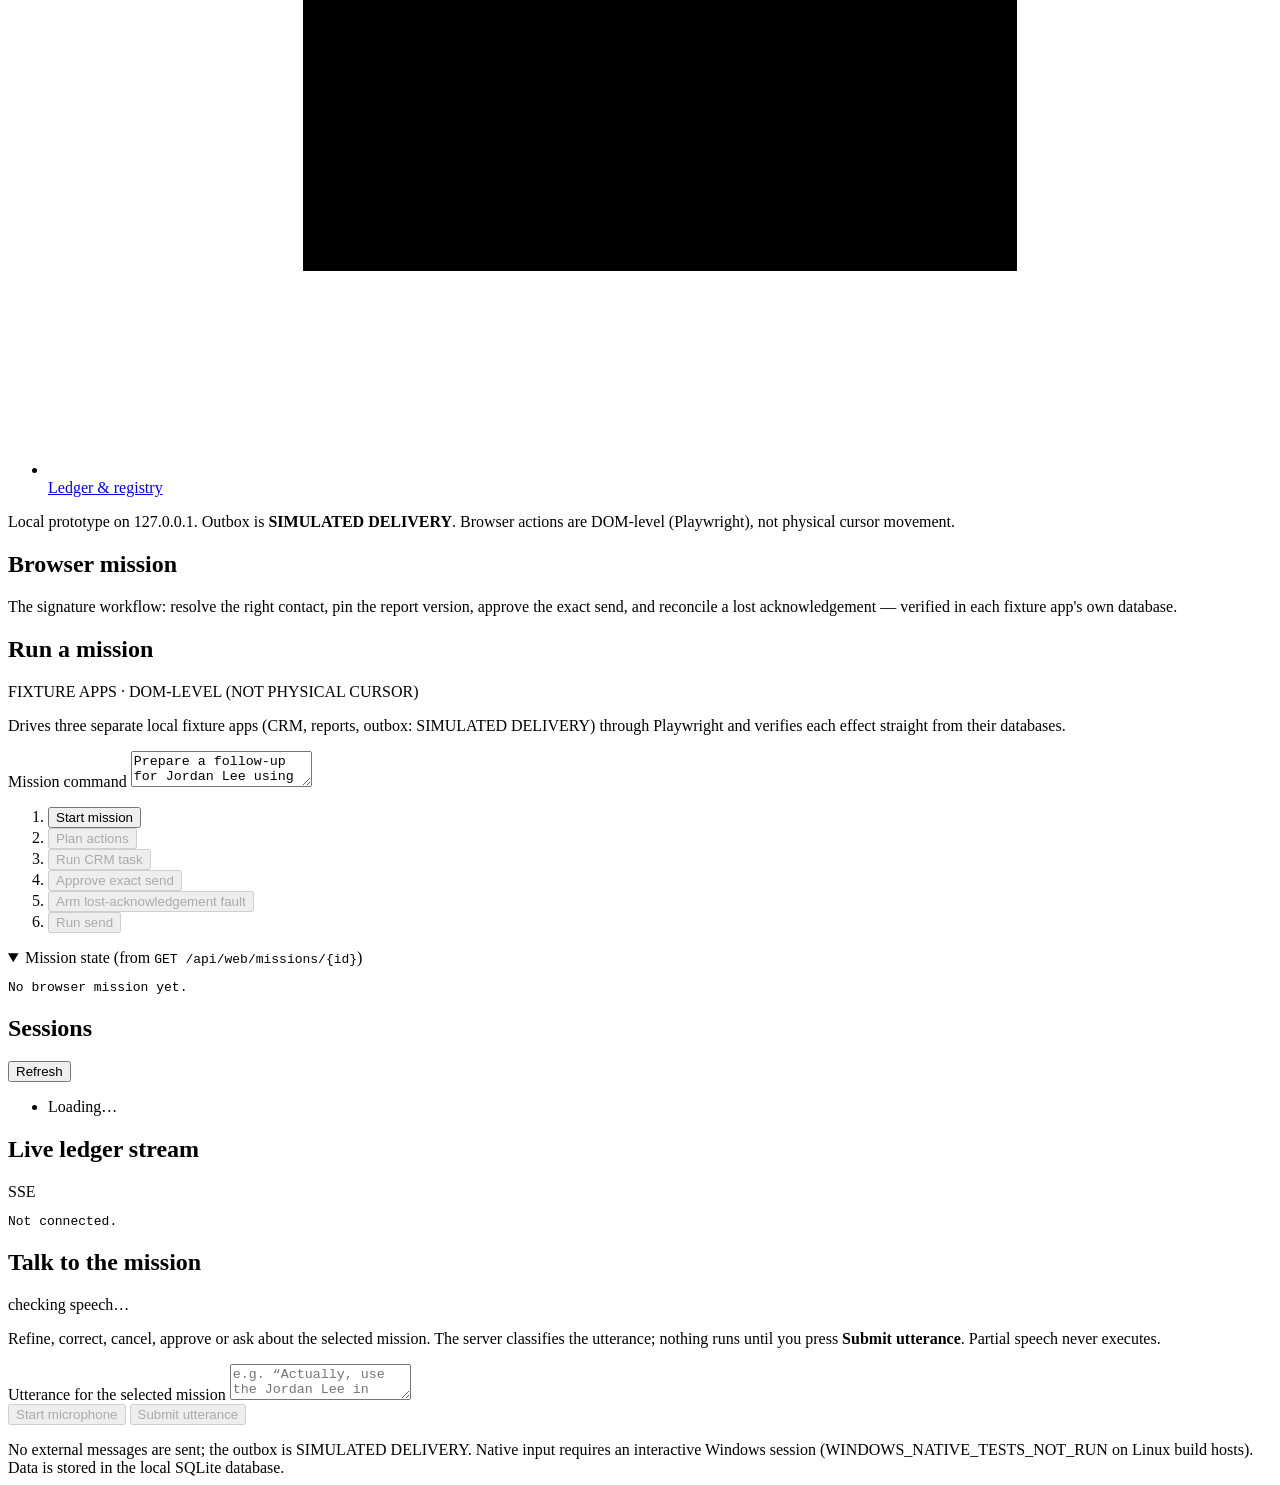
==== commit 85fff4e5: "Add 3D landing page, redesigned Mission Control, race fixes, release docs - Offline WebGL landing pa" ====
--- a/web/index.html
+++ b/web/index.html
@@ -1,88 +1,210 @@
 <!doctype html>
 <html lang="en">
 <head>
-<meta charset="utf-8"><meta name="viewport" content="width=device-width,initial-scale=1"><title>RESOLVE — Wispr & Solve</title>
-<style>
-:root{color-scheme:dark;--bg:#101319;--panel:#191e27;--line:#2a3240;--text:#eef2f7;--muted:#9aa7b8;--accent:#6ee7c0;--amber:#f4c46a;--red:#f38c8c}*{box-sizing:border-box}body{margin:0;background:var(--bg);color:var(--text);font:15px/1.5 "Segoe UI",system-ui,sans-serif}button,input,textarea{font:inherit}button{background:#273443;color:var(--text);border:1px solid #3c4a5c;border-radius:8px;padding:9px 13px;cursor:pointer}button:hover{border-color:var(--accent)}button.primary{background:#145b4c;border-color:#247d68}button:disabled{opacity:.5;cursor:not-allowed}header{height:68px;border-bottom:1px solid var(--line);display:flex;align-items:center;justify-content:space-between;padding:0 28px;background:#141820;position:sticky;top:0}header strong{font-size:19px;letter-spacing:.02em}header small,.muted{color:var(--muted)}.layout{display:grid;grid-template-columns:210px 1fr;min-height:calc(100vh - 68px)}nav{border-right:1px solid var(--line);padding:20px 12px}nav button{display:block;width:100%;text-align:left;margin:4px 0;background:transparent;border-color:transparent;color:var(--muted)}nav button.active{background:#222b36;color:var(--text);border-color:var(--line)}main{padding:28px;max-width:1400px;width:100%;margin:0 auto}.top{display:flex;align-items:center;justify-content:space-between;margin-bottom:22px}.grid{display:grid;grid-template-columns:repeat(12,1fr);gap:16px}.card{background:var(--panel);border:1px solid var(--line);border-radius:13px;padding:18px}.span8{grid-column:span 8}.span4{grid-column:span 4}.span6{grid-column:span 6}.span12{grid-column:span 12}h1{font-size:24px;margin:0}h2{font-size:17px;margin:0 0 12px}p{margin:.4em 0}.status{display:inline-flex;padding:3px 9px;border:1px solid #3c6459;border-radius:999px;color:var(--accent);font-size:12px}.status.warn{color:var(--amber);border-color:#705d37}.row{display:flex;gap:10px;align-items:center;flex-wrap:wrap}.stack{display:grid;gap:10px}.candidate{border:1px solid var(--line);border-radius:9px;padding:12px;display:flex;gap:12px;align-items:flex-start}.candidate input{margin-top:5px}.candidate.selected{border-color:var(--accent)}.candidate b{display:block}.candidate small{color:var(--muted)}.metric{font-size:26px;font-weight:650}.log{font:12px/1.6 ui-monospace,Consolas,monospace;background:#11151b;padding:12px;border-radius:8px;max-height:220px;overflow:auto;white-space:pre-wrap;color:#c0cbd9}.notice{color:var(--amber);padding:10px;border-left:3px solid var(--amber);background:#29251e}.success{color:var(--accent)}textarea{width:100%;min-height:68px;background:#11151b;color:var(--text);border:1px solid var(--line);border-radius:8px;padding:10px}select{background:#11151b;color:var(--text);border:1px solid var(--line);border-radius:8px;padding:9px}.hide{display:none}footer{color:var(--muted);font-size:12px;margin-top:22px}@media(max-width:850px){.layout{grid-template-columns:1fr}nav{display:flex;overflow:auto;border-right:0;border-bottom:1px solid var(--line);padding:8px}nav button{white-space:nowrap;width:auto}.span8,.span4,.span6{grid-column:span 12}main{padding:16px}header{padding:0 16px}}
-</style></head>
-<body><header><div><strong>RESOLVE</strong> <small>Wispr &amp; Solve · local prototype</small></div><div class="row"><span class="status">LOCAL MODE</span><small id="health">connecting…</small></div></header>
-<div class="layout"><nav aria-label="Main navigation"><button class="active" data-target="dashboard">Dashboard</button><button data-target="voiceSection">Voice Console</button><button data-target="computerSection">Live Computer</button><button data-target="missionSection">Mission</button><button data-target="entitiesSection">Entities</button><button data-target="evidenceSection">Evidence &amp; Approval</button><button data-target="agentsSection">Agents</button><button data-target="skillsSection">Skills</button><button data-target="benchmarksSection">Benchmarks</button><button data-target="workspacesSection">Workspaces</button></nav>
-<main id="dashboard"><div class="top"><div><h1>Mission control</h1><div class="muted">One local workspace · simulator state is labeled clearly</div></div><button class="primary" id="reload">Refresh mission</button></div>
-<div class="grid">
-<section class="card span8"><h2>Voice console <span class="status warn" id="voicebadge">TEXT INPUT</span></h2><p class="muted">Use dictation if your browser exposes Web Speech recognition. Transcription may use your browser's speech service. Review the editable transcript before submitting it.</p><textarea id="intent" aria-label="Editable mission intent">Find the latest report for our client, update the follow-up record, and send the correct report to the intended contact after I approve.</textarea><div class="row" style="margin-top:10px"><button id="voiceStart">Start dictation</button><button id="voiceStop" disabled>Stop dictation</button><button id="revise">Revise mission intent</button><span id="revmsg" class="muted" aria-live="polite"></span></div></section>
-<section class="card span4"><h2>Current mission</h2><div id="mission"></div></section>
-<section class="card span6"><h2>Resolve target entities</h2><p class="muted">Two contacts share a name. Context and stable IDs are shown for explicit selection.</p><div id="contacts" class="stack"></div></section>
-<section class="card span6"><h2>Select report version</h2><p class="muted">Freshness policy: latest modification timestamp. Name sorting is not used.</p><div id="reports" class="stack"></div></section>
-<section class="card span6"><h2>Prepared action</h2><div id="draftbox" class="muted">Choose a contact and report to prepare a draft.</div><div class="row" style="margin-top:12px"><button class="primary" id="draft">Prepare send for approval</button><button id="approve" disabled>Approve exact action</button></div><p id="actionmsg" class="muted"></p></section>
-<section class="card span6"><h2>Independent outcome evidence</h2><div id="evidence" class="muted">No verified effect yet.</div></section>
-<section class="card span12" id="webmission"><h2>Browser mission <span class="status warn" id="wmbadge">FIXTURE APPS · DOM-LEVEL (NOT PHYSICAL CURSOR)</span></h2><p class="muted">Drives three separate local fixture apps (CRM, reports, outbox: SIMULATED DELIVERY) through Playwright and verifies each effect straight from their databases.</p>
-<textarea id="wmcmd" aria-label="Browser mission command">Prepare a follow-up for Jordan Lee using the latest report, update the CRM and send it after I approve.</textarea>
-<div class="row" style="margin-top:10px"><button class="primary" id="wmstart">Start mission</button><button id="wmplan" disabled>Plan actions</button><button id="wmapprove" disabled>Approve exact send</button><button id="wmtask" disabled>Run CRM task</button><button id="wmsend" disabled>Run send</button><button id="wmfault" disabled>Arm lost-acknowledgement fault</button></div>
-<div id="wmcands" class="stack" style="margin-top:10px" aria-live="polite"></div><p id="wmmsg" class="muted" aria-live="polite"></p><pre class="log" id="wmstate">No browser mission yet.</pre><h3>Live ledger stream (SSE)</h3><pre class="log" id="wmstream">Not connected.</pre></section>
-<section class="card span12"><h2>Live computer <span class="status warn">WIN32 · GUARDED INPUT</span></h2><p class="muted">Window discovery and foreground checks use Win32. Click/move/type require the target HWND to still be foreground and coordinates inside the selected window. Semantic UIA targeting is unsupported.</p><div class="row"><button id="windows">Inspect windows</button><select id="hwnd"><option value="">Choose a visible window…</option></select><input id="px" placeholder="screen x" aria-label="Screen x coordinate" type="number" style="width:100px"><input id="py" placeholder="screen y" aria-label="Screen y coordinate" type="number" style="width:100px"><button id="move">Move pointer</button><button id="click">Click at point</button><input id="typevalue" placeholder="Text to type" aria-label="Text to type"><button id="type">Type text</button></div><pre class="log" id="winlog">No window observation yet.</pre></section>
-<section class="card span12"><h2>Causal ledger</h2><pre class="log" id="ledger">Loading…</pre></section>
-<section class="card span12"><h2>Agents and desktop control</h2><p class="muted">The contact and report specialists inspect local records in parallel. Emergency stop cancels pending tasks and revokes the cursor lease.</p><div class="row"><button id="discover">Run resolver agents</button><button id="estop">Emergency stop</button><button id="resume">Resume control</button></div><pre class="log" id="agentlog">No agent run yet.</pre></section>
-<section class="card span12"><h2>Measured simulator benchmark</h2><p class="muted">Seeded SQLite cases only. These figures do not measure live Windows GUI reliability.</p><pre class="log" id="benchlog">Loading recorded result…</pre></section>
-<section class="card span12"><h2>Capability registry</h2><p class="muted">80 competitor-inspired concepts are catalogued as planned work. The list does not imply an adapter exists.</p><div class="row"><select id="workspace" aria-label="Choose workspace"><option value="">Choose a workspace…</option></select><span id="workspaceCount" class="muted"></span></div><pre class="log" id="workspacelog">Choose a workspace to inspect planned concepts.</pre></section>
-<section class="card span12"><h2>Learned local skill</h2><p class="muted">Save a confirmed local simulator workflow as a semantic skill. Review its exact content digest before activation. Replay prepares a fresh draft that still needs approval.</p><div class="row"><button id="skillPropose">Propose skill from confirmed action</button><button id="skillActivate" disabled>Approve skill activation</button><select id="skillList" aria-label="Active skill"><option value="">No active skill selected</option></select><button id="skillReplay">Prepare semantic replay</button></div><pre class="log" id="skilllog">No skill action yet.</pre></section>
-</div><footer>No external messages are sent. Approval runs a local simulator effect only. Native input requires an interactive Windows session. Data is stored in the local SQLite database.</footer></main></div>
-<script>
-const $=s=>document.querySelector(s);let state=null,contactId=null,reportId=null,pending=null,sessionToken=null,windowSnapshot=null,initialIntentLoaded=false,lastConfirmedActionId=null,skillProposal=null;
-const panelIds=['voiceSection','missionSection','entitiesSection','reportsSection','approvalSection','evidenceSection','computerSection','ledgerSection','agentsSection','benchmarksSection','workspacesSection','skillsSection'];document.querySelectorAll('.grid>.card').forEach((node,i)=>{if(panelIds[i])node.id=panelIds[i]});document.querySelectorAll('nav button[data-target]').forEach(button=>button.addEventListener('click',()=>{const target=document.getElementById(button.dataset.target);if(target)target.scrollIntoView({behavior:'smooth',block:'start'});document.querySelectorAll('nav button').forEach(b=>b.classList.toggle('active',b===button))}));
-async function api(path,body){if(body&&!sessionToken){const session=await fetch('/api/session');if(!session.ok)throw Error('Could not establish local session');sessionToken=(await session.json()).token}const r=await fetch(path,body?{method:'POST',headers:{'Content-Type':'application/json','X-Resolve-Token':sessionToken},body:JSON.stringify(body)}:{});let d=await r.json();if(!r.ok)throw Error(d.error||r.statusText);return d}
-function render(){if(!state)return;const m=state.missions.find(x=>x.mission_id==='mission_demo');$('#mission').innerHTML=`<div class="metric">${esc(m.status)}</div><p>Revision ${m.intent_revision}</p><p class="muted">${esc(m.goal)}</p><p><b>Current request:</b> ${esc(m.original_request)}</p><p class="muted">Approval required for simulated send</p>`;const entities=state.entities;renderChoices('#contacts',entities.filter(x=>x.kind==='contact'),'contact');renderChoices('#reports',entities.filter(x=>x.kind==='document'),'report');$('#ledger').textContent=state.events.slice(0,14).map(e=>`${e.at}  ${e.action_id||'mission'}  ${e.state}`).join('\n')||'No action events yet.';}
-function renderChoices(sel,items,kind){$(sel).innerHTML=items.map(x=>`<label class="candidate ${((kind==='contact'?contactId:reportId)===x.entity_id)?'selected':''}"><input type="radio" name="${kind}" value="${esc(x.entity_id)}" ${((kind==='contact'?contactId:reportId)===x.entity_id)?'checked':''}><span><b>${esc(x.display_name)} · ${esc(x.version||x.kind)}</b><small>${esc(x.context||'')} · ID ${esc(x.stable_id||'unknown')} ${x.modified_at?'· modified '+esc(x.modified_at):''}</small></span></label>`).join('');$(sel).querySelectorAll('input').forEach(i=>i.onchange=()=>{if(kind==='contact')contactId=i.value;else reportId=i.value;render()})}
-function esc(s){return String(s??'').replace(/[&<>"']/g,c=>({'&':'&amp;','<':'&lt;','>':'&gt;','"':'&quot;',"'":'&#39;'}[c]))}
-async function refresh(){state=await api('/api/state');if(!initialIntentLoaded){$('#intent').value=state.missions.find(x=>x.mission_id==='mission_demo')?.original_request||'';initialIntentLoaded=true}lastConfirmedActionId=state.actions.find(x=>x.operation==='simulated_send_and_update_followup'&&x.status==='CONFIRMED')?.action_id||null;render();$('#health').textContent='healthy · '+new Date().toLocaleTimeString()}
-$('#reload').onclick=async()=>{contactId=null;reportId=null;pending=null;$('#draftbox').textContent='Choose a contact and report to prepare a draft.';$('#approve').disabled=true;$('#evidence').textContent='No verified effect yet.';await refresh()};
-$('#revise').onclick=async()=>{try{const m=state.missions.find(x=>x.mission_id==='mission_demo');const x=await api('/api/mission/revise',{mission_id:m.mission_id,expected_revision:m.intent_revision,original_request:$('#intent').value});$('#revmsg').textContent=`Saved revision ${x.intent_revision}; old actions are now stale.`;pending=null;$('#approve').disabled=true;await refresh()}catch(e){$('#revmsg').textContent=e.message}};
-let recognition=null;const SpeechRecognition=window.SpeechRecognition||window.webkitSpeechRecognition;if(SpeechRecognition){recognition=new SpeechRecognition();recognition.continuous=true;recognition.interimResults=true;recognition.lang=navigator.language||'en-US';recognition.onstart=()=>{$('#voicebadge').textContent='LISTENING';$('#voiceStart').disabled=true;$('#voiceStop').disabled=false;$('#revmsg').textContent='Listening…'};recognition.onerror=e=>{$('#revmsg').textContent='Speech recognition error: '+e.error};recognition.onend=()=>{$('#voicebadge').textContent='DICTATION';$('#voiceStart').disabled=false;$('#voiceStop').disabled=true};recognition.onresult=e=>{let finalText='';let interim='';for(let i=e.resultIndex;i<e.results.length;i++){if(e.results[i].isFinal)finalText+=e.results[i][0].transcript;else interim+=e.results[i][0].transcript}if(finalText){const old=$('#intent').value.trim();$('#intent').value=(old?old+' ':'')+finalText.trim()}$('#revmsg').textContent=interim?'Hearing: '+interim:'Transcript ready for review.'};$('#voiceStart').onclick=()=>{try{$('#intent').value='';recognition.start()}catch(e){$('#revmsg').textContent=e.message}};$('#voiceStop').onclick=()=>recognition.stop()}else{$('#voiceStart').disabled=true;$('#voiceStop').disabled=true;$('#voicebadge').textContent='UNAVAILABLE';$('#revmsg').textContent='This browser does not expose Web Speech recognition; text entry remains available.'}
-let narrationEnabled=false;function speak(message){if(!narrationEnabled||!window.speechSynthesis)return;window.speechSynthesis.cancel();const utterance=new SpeechSynthesisUtterance(message);utterance.rate=1;window.speechSynthesis.speak(utterance)}
-const narrationButton=document.createElement('button');narrationButton.id='narration';narrationButton.textContent='Narration off';narrationButton.setAttribute('aria-label','Toggle spoken feedback');narrationButton.disabled=!window.speechSynthesis;narrationButton.onclick=()=>{narrationEnabled=!narrationEnabled;narrationButton.textContent=narrationEnabled?'Narration on':'Narration off';if(narrationEnabled)speak('Spoken feedback is on.');else window.speechSynthesis.cancel()};$('#voiceStop').after(narrationButton);
-function handleVoiceCommand(phrase){const command=phrase.trim().toLowerCase().replace(/[.!?]+$/,'');if(command==='resolve stop'||command==='emergency stop'){$('#estop').click();return true}if(command==='resolve resume'){$('#resume').click();return true}if(command==='resolve discover'){$('#discover').click();return true}if(command==='resolve submit'){$('#revise').click();return true}if(command==='resolve prepare'){$('#draft').click();return true}if(command==='resolve approve simulated send'){if(pending)$('#approve').click();else $('#revmsg').textContent='No action is waiting for approval.';return true}if(command==='resolve choose northwind alex'){const matches=(state?.entities||[]).filter(e=>e.kind==='contact'&&e.display_name.toLowerCase().includes('alex')&&e.context==='Northwind account');if(matches.length===1){contactId=matches[0].entity_id;render();$('#revmsg').textContent='Northwind Alex selected.'}else $('#revmsg').textContent='Contact remains ambiguous.';return true}if(command==='resolve choose latest report'){const context=state?.missions?.find(m=>m.mission_id==='mission_demo')?.constraints?.client;const rows=(state?.entities||[]).filter(e=>e.kind==='document'&&e.context===context&&e.modified_at).sort((a,b)=>b.modified_at.localeCompare(a.modified_at));if(rows.length&&(!rows[1]||rows[0].modified_at!==rows[1].modified_at)){reportId=rows[0].entity_id;render();$('#revmsg').textContent='Latest report selected.'}else $('#revmsg').textContent='Report version remains ambiguous.';return true}return false}
-if(recognition){const originalResult=recognition.onresult;recognition.onresult=e=>{let finalText='';for(let i=e.resultIndex;i<e.results.length;i++)if(e.results[i].isFinal)finalText+=e.results[i][0].transcript;if(finalText&&handleVoiceCommand(finalText))return;originalResult(e)}}
-if(recognition)$('#voicebadge').textContent='DICTATION READY';
-$('#draft').onclick=async()=>{try{if(!contactId||!reportId)throw Error('Select one contact and one report first.');pending=await api('/api/action/draft',{contact_id:contactId,report_id:reportId});$('#draftbox').innerHTML=`<p><b>${esc(pending.contact.display_name)}</b> (${esc(pending.contact.stable_id)})</p><p>Attachment: <b>${esc(pending.report.display_name)}</b> ${esc(pending.report.version)}</p><p>Action digest: <code>${pending.digest}</code></p><div class="notice">This exact operation is waiting for approval. Nothing has been sent.</div>`;$('#approve').disabled=false;$('#actionmsg').textContent='Approval is bound to this digest and mission revision.';await refresh()}catch(e){$('#actionmsg').textContent=e.message}};
-$('#approve').onclick=async()=>{if(!pending)return;$('#approve').disabled=true;try{const r=await api('/api/action/approve-send',{action_id:pending.action.action_id,digest:pending.digest});$('#evidence').innerHTML=`<div class="metric ${r.verification.status==='CONFIRMED'?'success':''}">${r.verification.status}</div><p>Local simulator independently checked one matching outbox message and the follow-up record.</p><p>Recipient ID: <code>${esc(r.verification.evidence.recipient_id)}</code></p><p>Attachment ID: <code>${esc(r.verification.evidence.attachment_id)}</code></p><p>Message ID: <code>${esc(r.verification.evidence.message_id)}</code></p><p>Follow-up: <code>${esc(r.verification.evidence.followup_id)}</code> · ${esc(r.verification.evidence.followup_status)} · linked message ${esc(r.verification.evidence.followup_last_message_id)}</p><p class="muted">Evidence source: ${esc(r.verification.evidence.source)} · ${esc(r.verification.evidence.sent_at)}</p>`;pending=null;await refresh()}catch(e){$('#actionmsg').textContent=e.message;$('#approve').disabled=false}};
-$('#windows').onclick=async()=>{try{const r=await api('/api/windows');windowSnapshot=r.windows.find(w=>w.foreground)?.snapshot_id||null;$('#hwnd').innerHTML='<option value="">Choose a visible window…</option>'+r.windows.map(w=>`<option value="${w.hwnd}" ${w.foreground?'selected':''}>${esc(w.title)} · PID ${w.pid}${w.foreground?' · foreground':''}</option>`).join('');$('#winlog').textContent=JSON.stringify(r,null,2)}catch(e){$('#winlog').textContent='Observation unavailable: '+e.message}};
-async function winAction(kind){try{const hwnd=$('#hwnd').value;if(!hwnd)throw Error('Inspect and select a window first.');if(!windowSnapshot)throw Error('Inspect windows to obtain a fresh snapshot.');const mission=state.missions.find(x=>x.mission_id==='mission_demo');const payload={hwnd:Number(hwnd),snapshot_id:windowSnapshot,mission_id:mission.mission_id,intent_revision:mission.intent_revision};if(kind==='move'||kind==='click'){if(!$('#px').value||!$('#py').value)throw Error('Enter screen coordinates within the selected window.');payload.x=Number($('#px').value);payload.y=Number($('#py').value)}if(kind==='type'){payload.text=$('#typevalue').value;if(!payload.text)throw Error('Enter text to type.')}const r=await api('/api/windows/'+kind,payload);windowSnapshot=null;$('#winlog').textContent=JSON.stringify(r,null,2)+'\nRefresh window observation before the next input.';await refresh()}catch(e){windowSnapshot=null;$('#winlog').textContent='Action refused: '+e.message+' Refresh window observation before retrying.'}}
-$('#move').onclick=()=>winAction('move');$('#click').onclick=()=>winAction('click');$('#type').onclick=()=>winAction('type');api('/api/health').then(()=>refresh()).catch(e=>$('#health').textContent='offline: '+e.message);
-$('#discover').onclick=async()=>{try{$('#agentlog').textContent='Running contact and report specialists…';const r=await api('/api/agents/discover',{mission_id:'mission_demo'});$('#agentlog').textContent=JSON.stringify(r,null,2);await refresh()}catch(e){$('#agentlog').textContent='Agent run failed: '+e.message}};
-$('#estop').onclick=async()=>{try{const r=await api('/api/emergency-stop',{});windowSnapshot=null;$('#agentlog').textContent=JSON.stringify(r,null,2)}catch(e){$('#agentlog').textContent=e.message}};
-$('#resume').onclick=async()=>{try{const r=await api('/api/resume',{});$('#agentlog').textContent=JSON.stringify(r,null,2)}catch(e){$('#agentlog').textContent=e.message}};
-api('/api/benchmark').then(r=>{$('#benchlog').textContent=`Seed ${r.seeds.join(', ')} · ${r.sample_size} cases · ${r.method}\n\n`+Object.entries(r.modes).map(([name,m])=>`${name}: correct ${Math.round(m.objective_accuracy*m.n)}/${m.n}, wrong target ${Math.round(m.wrong_target_rate*m.n)}/${m.n}, false success ${Math.round(m.false_success_rate*m.n)}/${m.n}, duplicate effects ${Math.round(m.duplicate_effect_rate*m.n)}/${m.n}`).join('\n')}).catch(e=>{$('#benchlog').textContent='No recorded benchmark available: '+e.message});
-api('/api/workspaces').then(r=>{$('#workspaceCount').textContent=`${r.total_concepts} planned concepts · ${r.workspaces.length} workspaces`;$('#workspace').innerHTML='<option value="">Choose a workspace…</option>'+r.workspaces.map(x=>`<option value="${esc(x.name)}">${esc(x.name)} (${x.planned_concepts})</option>`).join('')}).catch(e=>{$('#workspacelog').textContent=e.message});
-$('#workspace').onchange=async()=>{const name=$('#workspace').value;if(!name){$('#workspacelog').textContent='Choose a workspace to inspect planned concepts.';return}try{const r=await api('/api/workspaces?workspace='+encodeURIComponent(name));$('#workspacelog').textContent=r.concepts.map(x=>`${x.name} · ${x.implementation_status} · ${x.source_reference}`).join('\n')}catch(e){$('#workspacelog').textContent=e.message}};
-const oldRevise=$('#revise').onclick;$('#revise').onclick=async event=>{await oldRevise(event);const mission=state?.missions?.find(x=>x.mission_id==='mission_demo');if(mission&&$('#revmsg').textContent.startsWith('Saved revision'))speak('Mission revision '+mission.intent_revision+'. Status '+mission.status.toLowerCase().replaceAll('_',' ')+'.')};
-const oldDraft=$('#draft').onclick;$('#draft').onclick=async event=>{pending=null;$('#approve').disabled=true;await oldDraft(event);if(pending)speak('Draft ready for '+pending.contact.display_name+', '+pending.contact.context+', with report '+pending.report.version+'. Say Resolve approve simulated send to approve this local simulator action.')};
-const oldApprove=$('#approve').onclick;$('#approve').onclick=async event=>{await oldApprove(event);const status=$('#evidence .metric')?.textContent;if(status)speak('Local simulator effect '+status.toLowerCase()+'.')};
-const oldDiscover=$('#discover').onclick;$('#discover').onclick=async event=>{await oldDiscover(event);if($('#agentlog').textContent.includes('SUCCEEDED')){const candidates=(state?.entities||[]).filter(e=>e.kind==='contact'&&e.display_name.toLowerCase().includes('alex'));speak('The contact and report agents finished. I found '+candidates.length+' Alex contacts: '+candidates.map(e=>e.context).join(' and ')+'. Say Resolve choose Northwind Alex to clarify the recipient.')}};
-const oldStop=$('#estop').onclick;$('#estop').onclick=async event=>{window.speechSynthesis?.cancel();await oldStop(event)};
-['#contacts','#reports'].forEach(selector=>$(selector).addEventListener('change',()=>{pending=null;$('#approve').disabled=true;$('#draftbox').textContent='Selection changed. Prepare a new draft before approval.'}));
-const captureButton=document.createElement('button');captureButton.id='capture';captureButton.textContent='Capture selected window';$('#windows').after(captureButton);const frame=document.createElement('img');frame.id='frame';frame.alt='Actual captured pixels from the selected foreground window';frame.style.cssText='display:none;max-width:100%;max-height:420px;border:1px solid #3c4a5c;border-radius:8px;margin-top:12px';$('#winlog').after(frame);let frameUrl=null;
-captureButton.onclick=async()=>{try{const hwnd=$('#hwnd').value;if(!hwnd||!windowSnapshot)throw Error('Inspect and select a fresh foreground window first.');const mission=state.missions.find(x=>x.mission_id==='mission_demo');const capture=await api('/api/windows/capture',{mission_id:mission.mission_id,intent_revision:mission.intent_revision,hwnd:Number(hwnd),snapshot_id:windowSnapshot});const response=await fetch('/api/evidence/'+encodeURIComponent(capture.image_name),{headers:{'X-Resolve-Token':sessionToken}});if(!response.ok)throw Error('Could not load captured evidence');if(frameUrl)URL.revokeObjectURL(frameUrl);frameUrl=URL.createObjectURL(await response.blob());frame.src=frameUrl;frame.style.display='block';$('#winlog').textContent=JSON.stringify(capture,null,2)}catch(e){$('#winlog').textContent='Capture unavailable: '+e.message}};
-const uiaButton=document.createElement('button');uiaButton.id='uiaInspect';uiaButton.textContent='Inspect UI elements';captureButton.after(uiaButton);uiaButton.onclick=async()=>{try{const hwnd=$('#hwnd').value;if(!hwnd||!windowSnapshot)throw Error('Inspect and select a fresh foreground window first.');const mission=state.missions.find(x=>x.mission_id==='mission_demo');const tree=await api('/api/uia/inspect',{mission_id:mission.mission_id,intent_revision:mission.intent_revision,hwnd:Number(hwnd),snapshot_id:windowSnapshot});$('#winlog').textContent=JSON.stringify(tree,null,2)}catch(e){$('#winlog').textContent='UI Automation inspection unavailable: '+e.message}};
-api('/api/uia/availability').then(r=>{uiaButton.title=r.available?'Read-only UI Automation inspection available':'Optional UI Automation: '+r.reason}).catch(()=>{});
-async function loadSkills(){const listing=await api('/api/skills');const active=listing.skills.filter(x=>x.status==='ACTIVE');$('#skillList').innerHTML='<option value="">Choose active skill…</option>'+active.map(x=>`<option value="${esc(x.skill_id)}">${esc(x.spec.name)} · v${x.version}</option>`).join('');const proposal=listing.skills.find(x=>x.status==='PENDING_APPROVAL');if(proposal){skillProposal={skill:proposal.spec,review_digest:proposal.review_digest};$('#skillActivate').disabled=false;$('#skilllog').textContent='Review pending skill and digest before activation:\n'+JSON.stringify(skillProposal,null,2)}}
-$('#skillPropose').onclick=async()=>{try{if(!lastConfirmedActionId)throw Error('Complete and verify a local simulator action first.');skillProposal=await api('/api/skills/propose',{action_id:lastConfirmedActionId});$('#skillActivate').disabled=false;$('#skilllog').textContent='Review this exact skill and digest before activation:\n'+JSON.stringify(skillProposal,null,2)}catch(e){$('#skilllog').textContent='Skill proposal refused: '+e.message}};
-$('#skillActivate').onclick=async()=>{try{if(!skillProposal)throw Error('No skill proposal is ready.');const r=await api('/api/skills/activate',{skill_id:skillProposal.skill.skill_id,version:skillProposal.skill.version,review_digest:skillProposal.review_digest});$('#skilllog').textContent='Activated reviewed skill:\n'+JSON.stringify(r,null,2);skillProposal=null;$('#skillActivate').disabled=true;await loadSkills()}catch(e){$('#skilllog').textContent='Skill activation refused: '+e.message}};
-$('#skillReplay').onclick=async()=>{try{const skillId=$('#skillList').value;if(!skillId)throw Error('Select an active skill.');if(!contactId)throw Error('Select the intended contact first.');const mission=state.missions.find(x=>x.mission_id==='mission_demo');const r=await api('/api/skills/replay',{skill_id:skillId,mission_id:mission.mission_id,expected_revision:mission.intent_revision,inputs:{context:mission.constraints.client,contact_id:contactId}});pending=r.draft;contactId=r.plan.contact.entity_id;reportId=r.plan.report.entity_id;render();$('#approve').disabled=false;$('#draftbox').innerHTML=`<p><b>${esc(pending.contact.display_name)}</b> · ${esc(pending.contact.stable_id)}</p><p>Current attachment: ${esc(pending.report.display_name)} · ${esc(pending.report.version)}</p><p>Action digest: <code>${esc(pending.digest)}</code></p><div class="notice">Skill replay prepared a new local draft. Approval is still required.</div>`;$('#skilllog').textContent=JSON.stringify(r.plan,null,2);await refresh()}catch(e){$('#skilllog').textContent='Skill replay refused: '+e.message}};
-loadSkills().catch(e=>{$('#skilllog').textContent='Skill registry unavailable: '+e.message});
-
-(function(){const $=id=>document.getElementById(id);let mid=null,plan=null,es=null;try{mid=localStorage.getItem('wm_mid')}catch(e){}
-const show=m=>{$('wmstate').textContent=JSON.stringify({status:m.status,revision:m.intent_revision,binding:m.binding,report:m.report&&{id:m.report.id,version:m.report.version,sha256:m.report.sha256.slice(0,12)},actions:(m.actions_detail||[]).map(a=>({op:a.operation,status:a.status,verification:a.verification&&a.verification.status}))},null,2);
- $('wmcands').innerHTML='';if(m.status==='NEEDS_CLARIFICATION'){m.candidates.forEach(c=>{const b=document.createElement('button');b.textContent='Choose '+c.id+' · '+c.email+' ('+c.org+'/'+c.dept+')';b.onclick=()=>step(()=>api('/api/web/missions/'+mid+'/bind',{contact_id:c.id,revision:m.intent_revision}));$('wmcands').appendChild(b)});$('wmmsg').textContent=m.ambiguity_reason}
- const acts=m.actions_detail||[],task=acts.find(a=>a.operation==='crm_create_task'),send=acts.find(a=>a.operation==='outbox_send');
- $('wmplan').disabled=!m.binding||acts.length>0&&!send||(send&&send.status==='CONFIRMED');$('wmapprove').disabled=!(send&&send.status==='NEEDS_APPROVAL');$('wmtask').disabled=!(task&&task.status==='BOUND');$('wmsend').disabled=!(send&&send.status==='AUTHORIZED');$('wmfault').disabled=!mid;};
-async function refresh(){if(!mid)return;const m=await api('/api/web/missions/'+mid);show(m);return m}
-async function step(f){try{$('wmmsg').textContent='Working…';const r=await f();await refresh();$('wmmsg').textContent=r&&r.status?'Result: '+r.status:'Done'}catch(e){$('wmmsg').textContent='Refused: '+e.message;await refresh().catch(()=>{})}}
-function connect(){if(es)es.close();es=new EventSource('/api/stream?after=0&max_s=3600');es.onopen=()=>{$('wmstream').textContent=''};es.onerror=()=>{$('wmstream').textContent+='\n[stream disconnected]'};
- es.onmessage=()=>{};['proposed','bound','needs_approval','authorized','ready','dispatching','dispatched','observing','confirmed','failed','uncertain','wrong_target','superseded'].forEach(k=>es.addEventListener('action.'+k,ev=>{const d=JSON.parse(ev.data);$('wmstream').textContent+='#'+d.seq+' '+d.state+' '+d.action_id+'\n'}))}
-$('wmstart').onclick=()=>step(async()=>{await api('/api/web/world',{});const m=await api('/api/web/missions',{command:$('wmcmd').value});mid=m.mission_id;try{localStorage.setItem('wm_mid',mid)}catch(e){}connect();return m});
-$('wmplan').onclick=()=>step(async()=>{plan=await api('/api/web/missions/'+mid+'/plan',{});$('wmmsg').textContent='Approval digest '+plan.approval_digest.slice(0,16)+'…';return plan});
-$('wmapprove').onclick=()=>step(async()=>{const m=await api('/api/web/missions/'+mid);const send=m.actions_detail.find(a=>a.operation==='outbox_send');const d=plan&&plan.send_action===send.action_id?plan.approval_digest:null;if(!d)throw Error('plan again in this session to see the exact digest');return api('/api/web/actions/'+send.action_id+'/approve',{digest:d})});
-$('wmtask').onclick=()=>step(async()=>{const m=await api('/api/web/missions/'+mid);return api('/api/web/actions/'+m.actions_detail.find(a=>a.operation==='crm_create_task').action_id+'/run',{})});
-$('wmsend').onclick=()=>step(async()=>{const m=await api('/api/web/missions/'+mid);return api('/api/web/actions/'+m.actions_detail.find(a=>a.operation==='outbox_send').action_id+'/run',{})});
-$('wmfault').onclick=()=>step(()=>api('/api/web/faults',{app:'outbox',name:'drop_ack'}));
-if(mid){api('/api/web/missions/'+mid).then(m=>{show(m);connect()}).catch(()=>{})}})();
-</script></body></html>
+<meta charset="utf-8"><meta name="viewport" content="width=device-width,initial-scale=1">
+<title>Mission Control — RESOLVE</title>
+<link rel="icon" href="/static/mark.svg" type="image/svg+xml">
+<link rel="stylesheet" href="/static/app.css">
+</head>
+<body>
+<a class="skip" href="#main">Skip to content</a>
+<header class="topbar">
+  <a class="brand" href="/" aria-label="RESOLVE home page"><img src="/static/mark.svg" alt="" width="26" height="26"><span>RESOLVE</span><small>Mission Control</small></a>
+  <div class="topbar-status" role="status" aria-live="polite"><span class="chip chip-muted" id="healthChip"><span class="led" aria-hidden="true"></span><span id="health">connecting…</span></span></div>
+  <div class="topbar-actions">
+    <button id="estop" class="btn btn-danger" title="Cancel pending agent tasks and revoke the cursor lease">Emergency stop</button>
+    <button id="resume" class="btn" title="Clear the emergency stop so agents and input can run again">Resume control</button>
+  </div>
+</header>
+<div id="statusStrip" class="status-strip" role="region" tabindex="0" aria-label="Runtime capabilities"><span class="chip chip-muted">Loading runtime status…</span></div>
+
+<div class="shell" id="dashboard">
+  <nav class="sidebar" aria-label="Mission Control sections">
+    <ul>
+      <li><a href="#view-mission" data-view="mission" aria-current="page"><svg viewBox="0 0 24 24" aria-hidden="true"><path d="M4 12h4l3-7 3 14 3-7h3"/></svg>Browser mission</a></li>
+      <li><a href="#view-agents" data-view="agents"><svg viewBox="0 0 24 24" aria-hidden="true"><circle cx="6" cy="6" r="2.5"/><circle cx="18" cy="6" r="2.5"/><circle cx="12" cy="18" r="2.5"/><path d="M7.5 8l3.5 8M16.5 8L13 16"/></svg>Agents</a></li>
+      <li><a href="#view-skills" data-view="skills"><svg viewBox="0 0 24 24" aria-hidden="true"><path d="M5 4h14v16H5zM9 8h6M9 12h6M9 16h3"/></svg>Skills</a></li>
+      <li><a href="#view-files" data-view="files"><svg viewBox="0 0 24 24" aria-hidden="true"><path d="M3 6h7l2 2h9v11H3z"/></svg>Files sandbox</a></li>
+      <li><a href="#view-bench" data-view="bench"><svg viewBox="0 0 24 24" aria-hidden="true"><path d="M5 20V10M12 20V4M19 20v-7"/></svg>Benchmarks</a></li>
+      <li><a href="#view-sim" data-view="sim"><svg viewBox="0 0 24 24" aria-hidden="true"><path d="M12 3a3 3 0 0 1 3 3v6a3 3 0 0 1-6 0V6a3 3 0 0 1 3-3zM5 11a7 7 0 0 0 14 0M12 18v3"/></svg>Voice &amp; simulator</a></li>
+      <li><a href="#view-windows" data-view="windows"><svg viewBox="0 0 24 24" aria-hidden="true"><path d="M3 5h18v12H3zM8 21h8M12 17v4"/></svg>Windows native</a></li>
+      <li><a href="#view-ledger" data-view="ledger"><svg viewBox="0 0 24 24" aria-hidden="true"><path d="M5 4h14v16H5zM8 8h8M8 12h8M8 16h5"/></svg>Ledger &amp; registry</a></li>
+    </ul>
+    <p class="sidebar-note">Local prototype on 127.0.0.1. Outbox is <b>SIMULATED DELIVERY</b>. Browser actions are DOM-level (Playwright), not physical cursor movement.</p>
+  </nav>
+
+  <main id="main" tabindex="-1">
+    <!-- ============ BROWSER MISSION ============ -->
+    <section class="view" id="view-mission" data-view="mission" aria-labelledby="h-mission">
+      <div class="view-head">
+        <div><h1 id="h-mission">Browser mission</h1><p class="muted">The signature workflow: resolve the right contact, pin the report version, approve the exact send, and reconcile a lost acknowledgement — verified in each fixture app's own database.</p></div>
+      </div>
+      <div class="grid">
+        <section class="card span8 hero-card" id="webmission" aria-labelledby="h-wm">
+          <div class="card-head"><h2 id="h-wm">Run a mission</h2><span class="chip chip-warn" id="wmbadge">FIXTURE APPS · DOM-LEVEL (NOT PHYSICAL CURSOR)</span></div>
+          <p class="muted small">Drives three separate local fixture apps (CRM, reports, outbox: SIMULATED DELIVERY) through Playwright and verifies each effect straight from their databases.</p>
+          <label class="label" for="wmcmd">Mission command</label>
+          <textarea id="wmcmd">Prepare a follow-up for Jordan Lee using the latest report, update the CRM and send it after I approve.</textarea>
+          <ol class="stepper" aria-label="Mission steps">
+            <li><button class="btn btn-primary" id="wmstart">Start mission</button></li>
+            <li><button class="btn" id="wmplan" disabled title="Available after the contact is bound by stable ID">Plan actions</button></li>
+            <li><button class="btn" id="wmtask" disabled title="Available after planning, while the CRM task is BOUND">Run CRM task</button></li>
+            <li><button class="btn" id="wmapprove" disabled title="Available when the send action is NEEDS_APPROVAL">Approve exact send</button></li>
+            <li><button class="btn btn-warn" id="wmfault" disabled title="Available once a mission exists; makes the outbox drop its next acknowledgement">Arm lost-acknowledgement fault</button></li>
+            <li><button class="btn btn-primary" id="wmsend" disabled title="Available after the exact send is approved (AUTHORIZED)">Run send</button></li>
+          </ol>
+          <div id="wmcands" class="cands" aria-live="polite"></div>
+          <p id="wmmsg" class="msg" aria-live="polite"></p>
+          <div id="wmactions" class="action-list" aria-live="polite"></div>
+          <details class="raw" open><summary>Mission state (from <code>GET /api/web/missions/{id}</code>)</summary><pre class="log" id="wmstate">No browser mission yet.</pre></details>
+        </section>
+
+        <aside class="span4 stack">
+          <section class="card" aria-labelledby="h-sessions">
+            <div class="card-head"><h2 id="h-sessions">Sessions</h2><button class="btn btn-small" id="missionsReload">Refresh</button></div>
+            <ul id="missionList" class="session-list" aria-live="polite"><li class="muted">Loading…</li></ul>
+          </section>
+          <section class="card" aria-labelledby="h-stream">
+            <div class="card-head"><h2 id="h-stream">Live ledger stream</h2><span class="chip chip-muted" id="streamChip">SSE</span></div>
+            <pre class="log log-tall" id="wmstream" aria-live="off">Not connected.</pre>
+          </section>
+        </aside>
+
+        <section class="card span12" aria-labelledby="h-utter">
+          <div class="card-head"><h2 id="h-utter">Talk to the mission</h2><span class="chip chip-muted" id="utterMicChip">checking speech…</span></div>
+          <p class="muted small">Refine, correct, cancel, approve or ask about the selected mission. The server classifies the utterance; nothing runs until you press <b>Submit utterance</b>. Partial speech never executes.</p>
+          <label class="label" for="utterText">Utterance for the selected mission</label>
+          <textarea id="utterText" placeholder="e.g. “Actually, use the Jordan Lee in Operations.”"></textarea>
+          <div class="row">
+            <button class="btn" id="utterMic" disabled>Start microphone</button>
+            <button class="btn btn-primary" id="utterSubmit" disabled title="Select or start a mission first">Submit utterance</button>
+            <span id="utterHint" class="muted small" aria-live="polite"></span>
+          </div>
+          <div id="utterResult" class="msg" aria-live="polite"></div>
+          <ol id="utterHistory" class="utter-history"></ol>
+        </section>
+      </div>
+    </section>
+
+    <!-- ============ AGENTS ============ -->
+    <section class="view" id="view-agents" data-view="agents" aria-labelledby="h-agents" hidden>
+      <div class="view-head"><div><h1 id="h-agents">Agents</h1><p class="muted">Specialists run under a supervisor. Timings below are the real <code>started_at</code>/<code>finished_at</code> values returned by the server.</p></div></div>
+      <div class="grid">
+        <section class="card span8" aria-labelledby="h-sup">
+          <div class="card-head"><h2 id="h-sup">Supervisor run</h2><div class="row" style="margin:0"><label class="sr-only" for="supervisePhase">Supervisor phase</label><select id="supervisePhase"><option value="investigate">Investigate (read-only)</option><option value="execute">Execute (browser + verifier)</option></select><button class="btn btn-primary" id="supervise" disabled title="Select or start a browser mission first">Supervise selected mission</button></div></div>
+          <p class="muted small" id="superviseFor">No mission selected.</p>
+          <div id="taskTimeline" class="timeline" aria-live="polite"><p class="muted">No supervisor run yet.</p></div>
+          <div id="superviseSummary" class="msg"></div>
+        </section>
+        <section class="card span4" aria-labelledby="h-roster">
+          <div class="card-head"><h2 id="h-roster">Roster</h2></div>
+          <ul id="agentRoster" class="roster"><li class="muted">Loading…</li></ul>
+        </section>
+        <section class="card span12" id="agentsSection" aria-labelledby="h-disc">
+          <div class="card-head"><h2 id="h-disc">Desktop-simulator resolvers</h2><button class="btn" id="discover">Run resolver agents</button></div>
+          <p class="muted small">The contact and report specialists inspect local simulator records in parallel. Emergency stop (top bar) cancels pending tasks and revokes the cursor lease.</p>
+          <pre class="log" id="agentlog">No agent run yet.</pre>
+        </section>
+      </div>
+    </section>
+
+    <!-- ============ SKILLS ============ -->
+    <section class="view" id="view-skills" data-view="skills" aria-labelledby="h-skills" hidden>
+      <div class="view-head"><div><h1 id="h-skills">Skills</h1><p class="muted">Record a semantic browser skill, review and approve an exact version, then replay it — optionally under a layout shift.</p></div></div>
+      <div class="grid">
+        <section class="card span6" aria-labelledby="h-rec">
+          <h2 id="h-rec">Record browser skill</h2>
+          <div class="form-grid">
+            <label class="label" for="skillContact">Contact ID (stable)</label><input id="skillContact" value="C-104" autocomplete="off">
+            <label class="label" for="skillTitle">Task title</label><input id="skillTitle" value="Follow up on latest report" autocomplete="off">
+          </div>
+          <div class="row"><button class="btn btn-primary" id="skillRecord">Record skill</button><label class="check"><input type="checkbox" id="skillFault"> Replay with <code>layout_shift</code> fault</label></div>
+          <p class="muted small">Replay uses the contact ID and title above as parameters.</p>
+        </section>
+        <section class="card span6" aria-labelledby="h-skl">
+          <div class="card-head"><h2 id="h-skl">Recorded skills</h2><button class="btn btn-small" id="webSkillsReload">Refresh</button></div>
+          <ul id="webSkills" class="skill-list"><li class="muted">Loading…</li></ul>
+        </section>
+        <section class="card span12"><h2>Skill result</h2><pre class="log" id="webSkillLog">No skill action yet.</pre></section>
+        <section class="card span12" id="skillsSection" aria-labelledby="h-lskill">
+          <h2 id="h-lskill">Learned local simulator skill</h2>
+          <p class="muted small">Save a confirmed local simulator workflow as a semantic skill. Review its exact content digest before activation. Replay prepares a fresh draft that still needs approval.</p>
+          <div class="row"><button class="btn" id="skillPropose">Propose skill from confirmed action</button><button class="btn" id="skillActivate" disabled title="Available when a proposal is pending review">Approve skill activation</button><select id="skillList" aria-label="Active skill"><option value="">No active skill selected</option></select><button class="btn" id="skillReplay">Prepare semantic replay</button></div>
+          <pre class="log" id="skilllog">No skill action yet.</pre>
+        </section>
+      </div>
+    </section>
+
+    <!-- ============ FILES ============ -->
+    <section class="view" id="view-files" data-view="files" aria-labelledby="h-files" hidden>
+      <div class="view-head"><div><h1 id="h-files">Files sandbox</h1><p class="muted">Inventory, find duplicates, plan a tidy-up, apply it and undo it — confined to the server's test workspace. Nothing outside the sandbox is touched.</p></div></div>
+      <div class="grid">
+        <section class="card span12">
+          <ol class="stepper" aria-label="File steps">
+            <li><button class="btn" id="filesSeed" title="Writes three small demo files (one duplicate) inside the sandbox only">Seed demo files</button></li>
+            <li><button class="btn" id="filesInventory">Inventory</button></li>
+            <li><button class="btn" id="filesDuplicates">Find duplicates</button></li>
+            <li><button class="btn btn-primary" id="filesPlan">Plan changes</button></li>
+            <li><button class="btn" id="filesApply" disabled title="Create a plan first">Apply plan</button></li>
+            <li><button class="btn btn-warn" id="filesUndo" disabled title="Apply a plan first">Undo last apply</button></li>
+          </ol>
+          <p id="filesMsg" class="msg" aria-live="polite"></p>
+          <div id="filesView"></div>
+          <details class="raw"><summary>Raw response</summary><pre class="log" id="filesLog">No file operation yet.</pre></details>
+        </section>
+      </div>
+    </section>
+
+    <!-- ============ BENCHMARKS ============ -->
+    <section class="view" id="view-bench" data-view="bench" aria-labelledby="h-bench" hidden>
+      <div class="view-head"><div><h1 id="h-bench">Benchmarks</h1><p class="muted">Recorded results only. Nothing here is computed in the browser.</p></div></div>
+      <div class="grid">
+        <section class="card span12" aria-labelledby="h-wb">
+          <h2 id="h-wb">Browser fixture benchmark</h2>
+          <div class="table-scroll" tabindex="0" role="region" aria-labelledby="h-wb"><table><thead><tr><th scope="col">Policy</th><th scope="col" class="num">Runs</th><th scope="col" class="num">Unsafe or false</th><th scope="col">Wilson 95%</th><th scope="col">Verdicts</th></tr></thead><tbody id="webBench"><tr><td colspan="5" class="muted">Loading…</td></tr></tbody></table></div>
+          <p class="muted small" id="webBenchNote"></p>
+        </section>
+        <section class="card span12" id="benchmarksSection"><h2>Measured simulator benchmark</h2><p class="muted small">Seeded SQLite cases only. These figures do not measure live Windows GUI reliability.</p><pre class="log" id="benchlog">Loading recorded result…</pre></section>
+      </div>
+    </section>
+
+    <!-- ============ VOICE & SIMULATOR ============ -->
+    <section class="view" id="view-sim" data-view="sim" aria-labelledby="h-sim" hidden>
+      <div class="view-head"><div><h1 id="h-sim">Voice console &amp; desktop simulator</h1><p class="muted">One local simulator workspace. Simulator state is labeled clearly.</p></div><button class="btn" id="reload">Refresh mission</button></div>
+      <div class="grid">
+        <section class="card span8" id="voiceSection"><div class="card-head"><h2>Voice console</h2><span class="chip chip-warn" id="voicebadge">TEXT INPUT</span></div><p class="muted small">Use dictation if your browser exposes Web Speech recognition. Transcription may use your browser vendor's speech service. Review the editable transcript before submitting it.</p><label class="label" for="intent">Editable mission intent</label><textarea id="intent">Find the latest report for our client, update the follow-up record, and send the correct report to the intended contact after I approve.</textarea><div class="row"><button class="btn" id="voiceStart">Start dictation</button><button class="btn" id="voiceStop" disabled title="Available while dictating">Stop dictation</button><button class="btn btn-primary" id="revise">Revise mission intent</button><span id="revmsg" class="muted small" aria-live="polite"></span></div></section>
+        <section class="card span4" id="missionSection"><h2>Current mission</h2><div id="mission"></div></section>
+        <section class="card span6" id="entitiesSection"><h2>Resolve target entities</h2><p class="muted small">Two contacts share a name. Context and stable IDs are shown for explicit selection.</p><div id="contacts" class="stack"></div></section>
+        <section class="card span6" id="reportsSection"><h2>Select report version</h2><p class="muted small">Freshness policy: latest modification timestamp. Name sorting is not used.</p><div id="reports" class="stack"></div></section>
+        <section class="card span6" id="approvalSection"><h2>Prepared action</h2><div id="draftbox" class="muted">Choose a contact and report to prepare a draft.</div><div class="row"><button class="btn btn-primary" id="draft">Prepare send for approval</button><button class="btn" id="approve" disabled title="Prepare a draft first">Approve exact action</button></div><p id="actionmsg" class="muted small"></p></section>
+        <section class="card span6" id="evidenceSection"><h2>Independent outcome evidence</h2><div id="evidence" class="muted">No verified effect yet.</div></section>
+      </div>
+    </section>
+
+    <!-- ============ WINDOWS ============ -->
+    <section class="view" id="view-windows" data-view="windows" aria-labelledby="h-win" hidden>
+      <div class="view-head"><div><h1 id="h-win">Windows native control</h1><p class="muted">Window discovery and foreground checks use Win32. Click/move/type require the target HWND to still be foreground and coordinates inside the selected window. This needs an interactive Windows session.</p></div></div>
+      <div class="grid">
+        <section class="card span12" id="computerSection"><div class="card-head"><h2>Live computer</h2><span class="chip chip-warn" id="winChip">WIN32 · GUARDED INPUT</span></div>
+          <p id="winAvail" class="msg" aria-live="polite"></p>
+          <div class="row"><button class="btn" id="windows">Inspect windows</button><select id="hwnd" aria-label="Target window"><option value="">Choose a visible window…</option></select></div>
+          <div class="row"><input id="px" placeholder="screen x" aria-label="Screen x coordinate" type="number" class="num-in"><input id="py" placeholder="screen y" aria-label="Screen y coordinate" type="number" class="num-in"><button class="btn" id="move">Move pointer</button><button class="btn" id="click">Click at point</button><input id="typevalue" placeholder="Text to type" aria-label="Text to type"><button class="btn" id="type">Type text</button></div>
+          <pre class="log" id="winlog">No window observation yet.</pre></section>
+      </div>
+    </section>
+
+    <!-- ============ LEDGER ============ -->
+    <section class="view" id="view-ledger" data-view="ledger" aria-labelledby="h-ledger" hidden>
+      <div class="view-head"><div><h1 id="h-ledger">Ledger &amp; registry</h1><p class="muted">Persisted action events from the Causal State Ledger (SQLite).</p></div></div>
+      <div class="grid">
+        <section class="card span12" id="ledgerSection"><h2>Causal ledger</h2><pre class="log log-tall" id="ledger">Loading…</pre></section>
+        <section class="card span12" id="workspacesSection"><h2>Capability registry</h2><p class="muted small">80 competitor-inspired concepts are catalogued as planned work. The list does not imply an adapter exists.</p><div class="row"><select id="workspace" aria-label="Choose workspace"><option value="">Choose a workspace…</option></select><span id="workspaceCount" class="muted small"></span></div><pre class="log" id="workspacelog">Choose a workspace to inspect planned concepts.</pre></section>
+      </div>
+    </section>
+
+    <footer class="foot muted small">No external messages are sent; the outbox is SIMULATED DELIVERY. Native input requires an interactive Windows session (WINDOWS_NATIVE_TESTS_NOT_RUN on Linux build hosts). Data is stored in the local SQLite database.</footer>
+  </main>
+</div>
+<script src="/static/app.js"></script>
+</body>
+</html>
